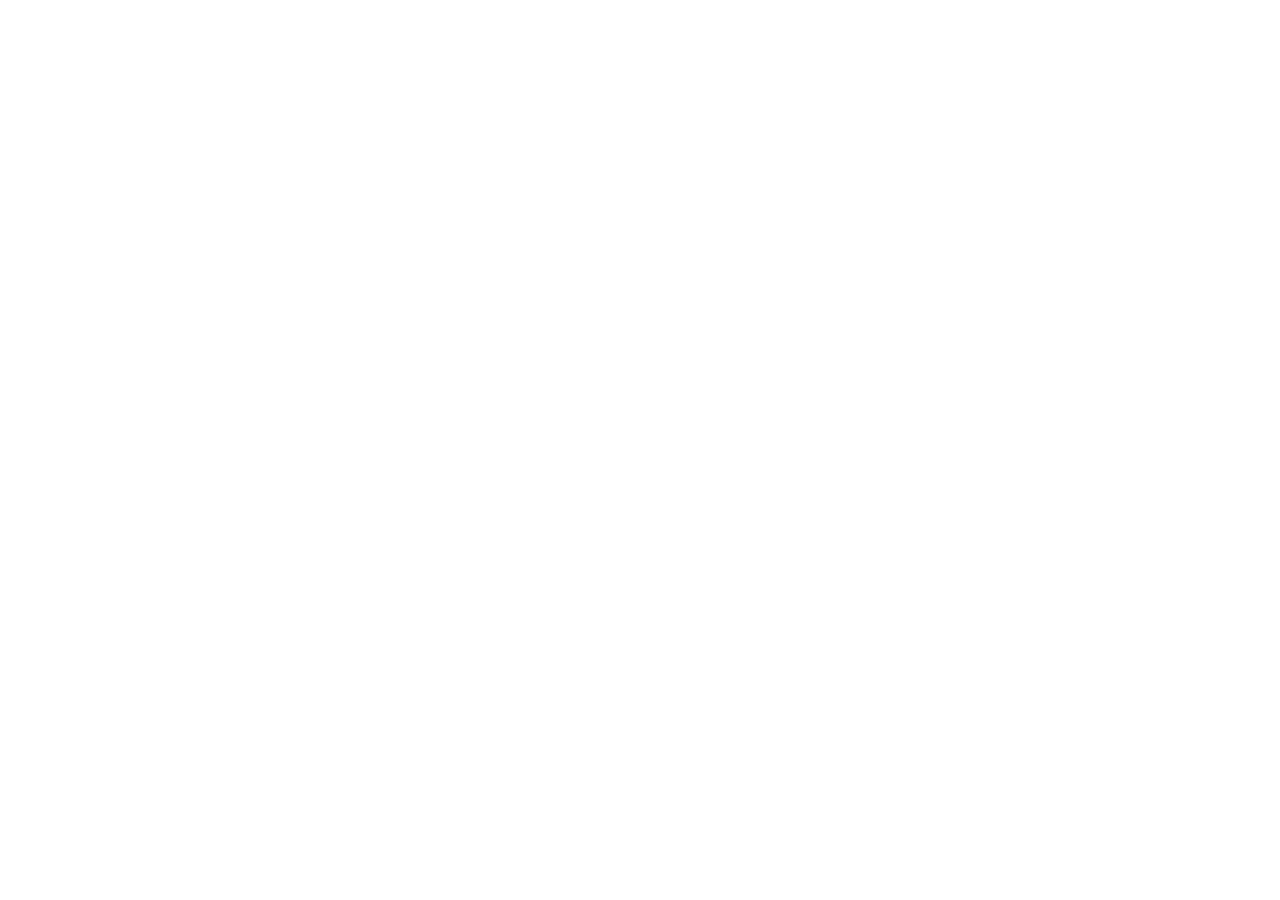
==== static/index.html @ 15c4eb1a "Cria EvoFit com perfis integrados, planos e acompanhamento persistente" ====
<!doctype html><html lang="pt-BR"><head><meta charset="utf-8"><meta name="viewport" content="width=device-width,initial-scale=1"><title>EvoFit · Sua evolução começa aqui</title><link rel="stylesheet" href="/style.css"></head><body><div id="app"></div><div id="toast" role="status" aria-live="polite"></div><script src="/app.js"></script></body></html>
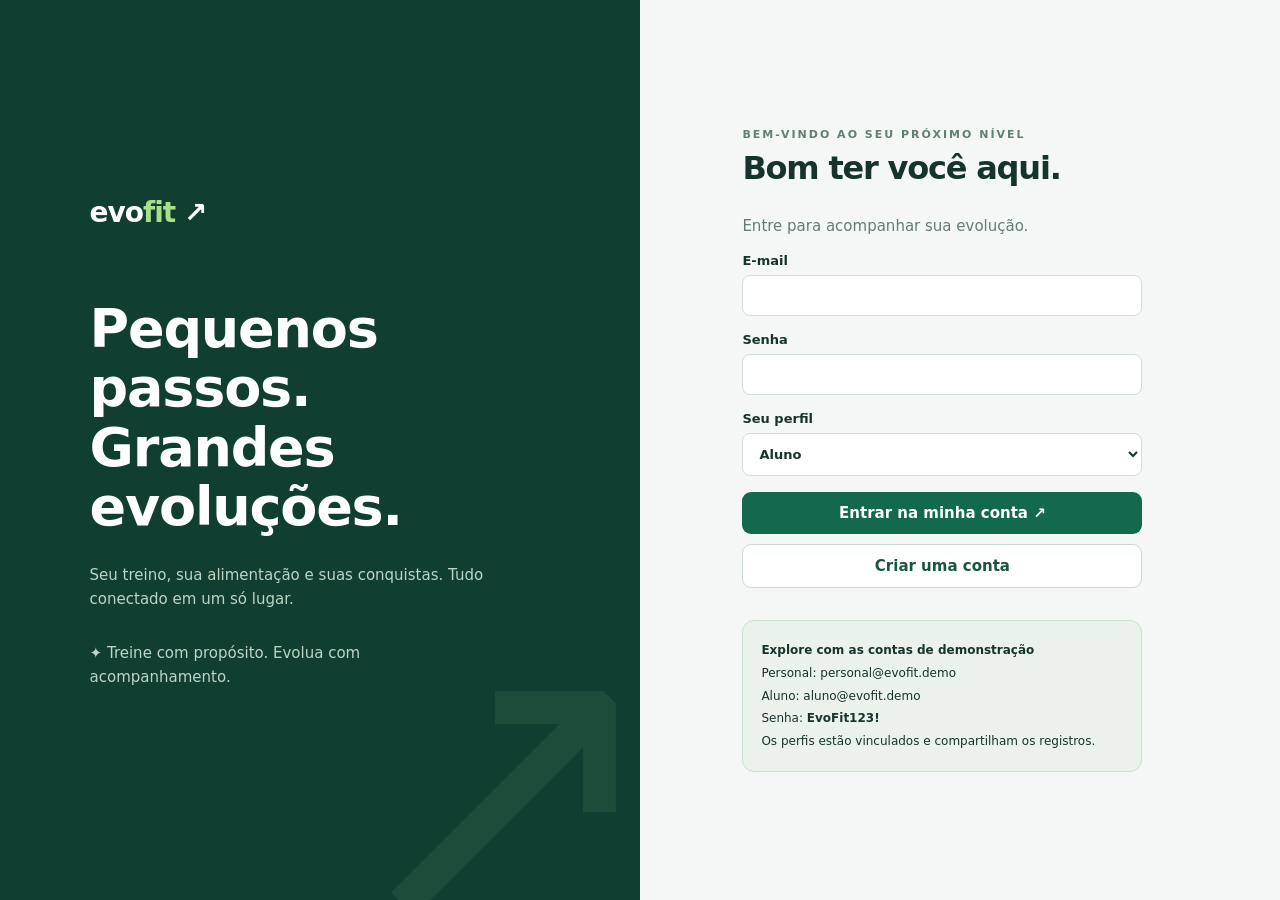
==== commit de3d982e: "Converte EvoFit para PHP e MySQL com migração e ferramentas Python" ====
--- a/static/index.html
+++ b/static/index.html
@@ -1 +1 @@
-<!doctype html><html lang="pt-BR"><head><meta charset="utf-8"><meta name="viewport" content="width=device-width,initial-scale=1"><title>EvoFit · Sua evolução começa aqui</title><link rel="stylesheet" href="/style.css"></head><body><div id="app"></div><div id="toast" role="status" aria-live="polite"></div><script src="/app.js"></script></body></html>
+<!doctype html><html lang="pt-BR"><head><meta charset="utf-8"><meta name="viewport" content="width=device-width,initial-scale=1"><title>EvoFit · Sua evolução começa aqui</title><link rel="stylesheet" href="style.css"></head><body><div id="app"></div><div id="toast" role="status" aria-live="polite"></div><script src="workouts.js"></script><script src="app.js"></script></body></html>
--- a/static/style.css
+++ b/static/style.css
@@ -0,0 +1,6 @@
+:root{font-family:Inter,system-ui,sans-serif;color:#17332d;background:#f4f7f5;font-size:15px}*{box-sizing:border-box}body{margin:0}button,input,select,textarea{font:inherit}button{cursor:pointer;border:0;border-radius:9px;background:#12694e;color:white;padding:12px 18px;font-weight:650}button:hover{filter:brightness(.94)}button:disabled{opacity:.55;cursor:wait}.secondary{background:#e5efe9;color:#18563e}.outline{background:white;color:#18563e;border:1px solid #cadbd2}h1{font-size:32px;letter-spacing:-1.2px;margin:8px 0 12px}h2{font-size:20px;margin:0 0 20px}h3{font-size:17px}p{line-height:1.6}small,.muted{color:#667c72}label{display:flex;flex-direction:column;gap:7px;font-size:13px;font-weight:600;margin-bottom:16px}input,select,textarea{width:100%;border:1px solid #d3ded7;border-radius:8px;background:white;padding:12px;color:#17332d}input:focus,textarea:focus,select:focus{outline:2px solid #84c5a8}textarea{min-height:80px}.auth{min-height:100vh;display:grid;grid-template-columns:1fr 1fr}.story{background:#103f32;color:white;padding:10vw 7vw;display:flex;flex-direction:column;justify-content:center;position:relative;overflow:hidden}.story:after{content:'↗';font-size:400px;position:absolute;right:-30px;bottom:-120px;color:#b4e6aa12}.brand{font-size:28px;font-weight:850;letter-spacing:-1px}.brand b{color:#a9df88}.story h1{font-size:54px;line-height:1.1;margin-top:70px;max-width:480px}.story p{color:#bbd5c6;max-width:400px}.eyebrow{font-size:11px;letter-spacing:2px;text-transform:uppercase;color:#62806e;font-weight:700}.authbox{padding:60px 8vw;display:flex;justify-content:center;flex-direction:column}.authbox form{max-width:400px}.authbox button{width:100%;margin-bottom:10px}.demo{padding:18px;border:1px solid #cce0d1;border-radius:12px;background:#eaf2eb;font-size:12px;line-height:1.9;max-width:400px;margin-top:22px}.shell{display:grid;grid-template-columns:230px 1fr;min-height:100vh}aside{background:#103f32;color:white;padding:32px 22px;display:flex;flex-direction:column;gap:40px}nav{display:flex;flex-direction:column;gap:9px}nav button{text-align:left;background:transparent;color:#bfd4ca}nav button.active{background:#285544;color:white}aside footer{margin-top:auto;font-size:12px;color:#bfd4ca}main{padding:35px 45px;max-width:1400px;width:100%}.top{display:flex;justify-content:space-between;gap:20px;align-items:center;border-bottom:1px solid #dce6df;padding-bottom:22px;margin-bottom:30px}.avatar{border-radius:50%;padding:12px;background:#d7e8da;font-weight:700}.hero{border-radius:16px;background:#e0eddd;padding:28px 32px;margin:24px 0;display:flex;justify-content:space-between;align-items:center}.hero p{margin-bottom:0}.stats{display:grid;grid-template-columns:repeat(3,1fr);gap:20px;margin:24px 0}.stat,.card{background:white;border:1px solid #e0e8e2;border-radius:13px;padding:24px}.stat strong{display:block;font-size:30px;margin-top:12px}.grid{display:grid;grid-template-columns:1fr 1fr;gap:22px}.card{margin-bottom:22px}.row{display:flex;gap:14px;align-items:center;justify-content:space-between}.tag{font-size:11px;background:#eaf4e8;color:#37692e;border-radius:20px;padding:6px 10px}.item{padding:18px 0;border-bottom:1px solid #edf1ed}.item:last-child{border-bottom:0}.formgrid{display:grid;grid-template-columns:1fr 1fr;gap:0 18px}.editor{background:#f5f8f5;border-radius:10px;padding:18px;margin:15px 0}.editor .formgrid{grid-template-columns:repeat(3,1fr)}.actions{display:flex;gap:10px;flex-wrap:wrap}.check{display:flex;flex-direction:row;align-items:center}.check input{width:20px;height:20px}.exercise{display:grid;grid-template-columns:1fr 130px;gap:16px;align-items:center;border-top:1px solid #e9efea;padding-top:16px;margin-top:16px}table{width:100%;border-collapse:collapse;font-size:13px}th,td{text-align:left;padding:13px;border-bottom:1px solid #e5ece6}.scroll{overflow:auto}svg{width:100%;height:170px}#toast{position:fixed;bottom:25px;right:25px;max-width:90%;background:#153e30;color:white;padding:16px 22px;border-radius:10px;display:none;z-index:9}.empty{padding:28px;background:#f2f7f1;border-radius:10px;color:#627b6c}.error{color:#ad2635}.chartcaption{display:flex;justify-content:space-between;color:#6c8074;font-size:12px}.hint{font-size:12px;color:#62796c}a{color:#22694d}@media(max-width:850px){.shell{grid-template-columns:1fr}aside{padding:18px;gap:18px}nav{flex-direction:row;overflow:auto}nav button{white-space:nowrap}aside footer{display:none}main{padding:22px}.auth{grid-template-columns:1fr}.story{padding:35px}.story h1{font-size:34px;margin-top:30px}.authbox{padding:35px}.grid{grid-template-columns:1fr}.stats{gap:8px}.stat{padding:15px}.stat strong{font-size:24px}.hero{padding:22px}.editor .formgrid{grid-template-columns:1fr 1fr}}@media(max-width:450px){.formgrid,.editor .formgrid{grid-template-columns:1fr}.stats{grid-template-columns:1fr}.top{align-items:start}.exercise{grid-template-columns:1fr}.card{padding:18px}.hero{display:block}.hero button{margin-top:15px}}
+.shell,main,aside,.grid>*,.card,.top>*,.row>*{min-width:0}aside nav{max-width:100%}.shell{width:100%}@media(max-width:450px){.row{flex-wrap:wrap}.top{gap:8px}.top .actions{gap:6px}.avatar{display:none}nav button{flex-shrink:0}.hero h2{line-height:1.4}}
+/* Cards de treino e detalhes dos exercícios */
+.workout-toolbar{margin:8px 0 28px}.workout-toolbar .hint{margin-top:12px}.workout-intro{margin-bottom:26px}.workout-grid{display:grid;grid-template-columns:repeat(3,minmax(0,1fr));gap:24px;margin:26px 0 40px}.workout-tile{min-width:0;display:flex;flex-direction:column}.workout-card{width:100%;height:100%;background:#fff;color:#17332d;border:2px solid #224c3a;border-radius:30px;padding:22px 22px 0;text-align:left;display:flex;flex-direction:column;gap:16px;box-shadow:0 5px 0 #163a2910;transition:transform .2s,box-shadow .2s,border-color .2s}.workout-card:hover{transform:translateY(-5px);border-color:#319164;box-shadow:0 12px 24px #163a2914;filter:none}.workout-card:focus-visible,summary:focus-visible,button:focus-visible{outline:3px solid #7fbfa2;outline-offset:4px}.workout-card-top{display:flex;align-items:center;justify-content:space-between;gap:8px}.workout-card-top .tag{font-size:10px}.workout-arrow{font-size:25px;font-weight:400}.workout-resume{font-size:11px;color:#32704a}.workout-card h2{text-align:center;font-size:18px;text-transform:uppercase;letter-spacing:.4px;line-height:1.4;margin:3px 0 0;overflow-wrap:anywhere}.workout-cover{background:#f2f6f3;border-radius:16px;overflow:hidden;width:100%;aspect-ratio:1.12}.workout-cover img{display:block;width:100%;height:100%;object-fit:contain}.workout-card-bottom{width:100%;display:flex;align-items:center;justify-content:space-between;gap:10px;border-top:1px solid #d8e4dc;padding:20px 0 22px;margin-top:auto;font-size:14px;letter-spacing:.4px}.workout-card-bottom>span{font-size:23px;line-height:1}.workout-edit{align-self:center;margin-top:12px;padding:8px 15px;font-size:12px}.workout-breadcrumb{display:flex;gap:16px;align-items:center;margin-bottom:25px;font-size:13px}.workout-heading{display:flex;justify-content:space-between;gap:24px;background:#e6f0e2;border:1px solid #d6e4d3;border-radius:20px;padding:28px;margin-bottom:26px;align-items:center}.workout-heading h2{font-size:28px;letter-spacing:-.5px;margin:10px 0}.workout-heading p{margin:0}.workout-progress{display:flex;flex-direction:column;gap:8px;flex-shrink:0;min-width:160px}.workout-progress>strong{font-size:30px}.workout-progress strong>span{font-size:19px;color:#5a7564}.workout-progress>span{font-size:12px;color:#486754}progress{width:100%;height:7px;border:0;border-radius:10px;background:#cadccb;accent-color:#25704d}progress::-webkit-progress-bar{background:#cadccb;border-radius:10px}progress::-webkit-progress-value{background:#25704d;border-radius:10px}.exercise-list{display:grid;gap:15px;margin-bottom:26px}.exercise-accordion{background:#fff;border:1px solid #dce6df;border-radius:16px;overflow:hidden}.exercise-accordion.is-complete{border-color:#96bfa1}.exercise-accordion summary{display:flex;align-items:center;gap:16px;padding:22px;cursor:pointer;list-style:none}.exercise-accordion summary::-webkit-details-marker{display:none}.exercise-accordion summary:hover{background:#f8faf7}.exercise-number{width:42px;height:42px;flex-shrink:0;display:grid;place-items:center;border-radius:12px;background:#f0f4ed;color:#57705c;font-size:15px;font-weight:700}.is-complete .exercise-number{background:#dcedd7;color:#21623c}.exercise-summary{display:flex;flex-direction:column;gap:7px;flex:1;min-width:0}.exercise-summary strong{font-size:17px;overflow-wrap:anywhere}.exercise-summary small{font-size:12px}.exercise-status{font-size:11px;color:#5e7a67;background:#f0f5ed;border-radius:20px;padding:7px 11px;white-space:nowrap}.is-complete .exercise-status{background:#e4f2df;color:#286238}.accordion-chevron{font-size:25px;color:#476f56;transition:transform .2s}.exercise-accordion[open] .accordion-chevron{transform:rotate(180deg)}.exercise-detail-body{display:grid;grid-template-columns:minmax(220px,.9fr) minmax(0,1.1fr);gap:30px;padding:8px 26px 28px}.exercise-figure{margin:0;display:flex;flex-direction:column;gap:12px}.exercise-figure img{width:100%;aspect-ratio:1.1;object-fit:contain;border-radius:14px;background:#f2f6f3}.exercise-figure figcaption{font-size:11px;color:#728474;line-height:1.5;text-align:center}.exercise-description{padding:8px 0;min-width:0}.exercise-description h3{font-size:22px;margin:10px 0 22px}.exercise-metrics{display:grid;grid-template-columns:repeat(3,1fr);background:#f3f7ef;border-radius:12px;padding:18px 8px;gap:8px}.exercise-metrics>div{display:flex;flex-direction:column;gap:8px;text-align:center;border-right:1px solid #dae5d7}.exercise-metrics>div:last-child{border:0}.exercise-metrics span{color:#71806f;font-size:11px}.exercise-metrics strong{font-size:23px}.exercise-metrics small{font-size:13px}.exercise-instructions{font-size:14px;color:#627563;line-height:1.7;margin:20px 0}.exercise-load>label{margin-bottom:10px}.load-stepper{display:flex;width:220px;max-width:100%;gap:8px}.load-stepper button{font-size:20px;padding:8px 14px;min-width:45px}.load-stepper button:disabled{cursor:default}.load-stepper input{text-align:center;font-size:20px;font-weight:700;min-width:0;appearance:textfield;-moz-appearance:textfield}.load-stepper input::-webkit-inner-spin-button{appearance:none}.load-stepper input:disabled{background:#edf3e9;color:#27563b;opacity:1}.trainer-load{font-size:24px;display:block}.exercise-completion{display:flex;gap:10px;flex-wrap:wrap;margin-top:20px}.exercise-completion button:disabled{background:#ddecda;color:#32633e;opacity:1;cursor:default}.workout-finish{margin-top:24px}.workout-finish .row p{font-size:13px;margin:0}.workout-finish .row button{flex-shrink:0}.workout-finish button:disabled{cursor:default}.workout-finish .hint{margin-bottom:0}.exercise-accordion summary:focus-visible{outline-offset:-4px}@media(max-width:1150px){.workout-grid{grid-template-columns:repeat(2,minmax(0,1fr))}.exercise-detail-body{gap:22px;padding:8px 20px 24px}}@media(max-width:650px){.workout-grid{grid-template-columns:1fr;max-width:420px;margin-left:auto;margin-right:auto;gap:25px}.workout-card{border-radius:26px}.workout-cover{aspect-ratio:1.35}.workout-heading{align-items:flex-start;flex-direction:column;padding:22px}.workout-progress{width:100%}.workout-progress>strong{font-size:26px}.workout-heading h2{font-size:24px}.workout-breadcrumb{flex-wrap:wrap}.exercise-detail-body{grid-template-columns:1fr;gap:18px;padding:0 18px 22px}.exercise-figure img{max-height:270px}.exercise-accordion summary{padding:17px 14px;gap:10px}.exercise-summary strong{font-size:15px}.exercise-number{width:34px;height:34px;font-size:13px}.exercise-status{font-size:10px;padding:6px 8px}.exercise-completion{flex-direction:column}.workout-finish .row{flex-direction:column;align-items:stretch;gap:16px}.workout-finish .row button{width:100%}}
+
+.load-label{display:block;font-size:13px;font-weight:600;margin-bottom:10px}
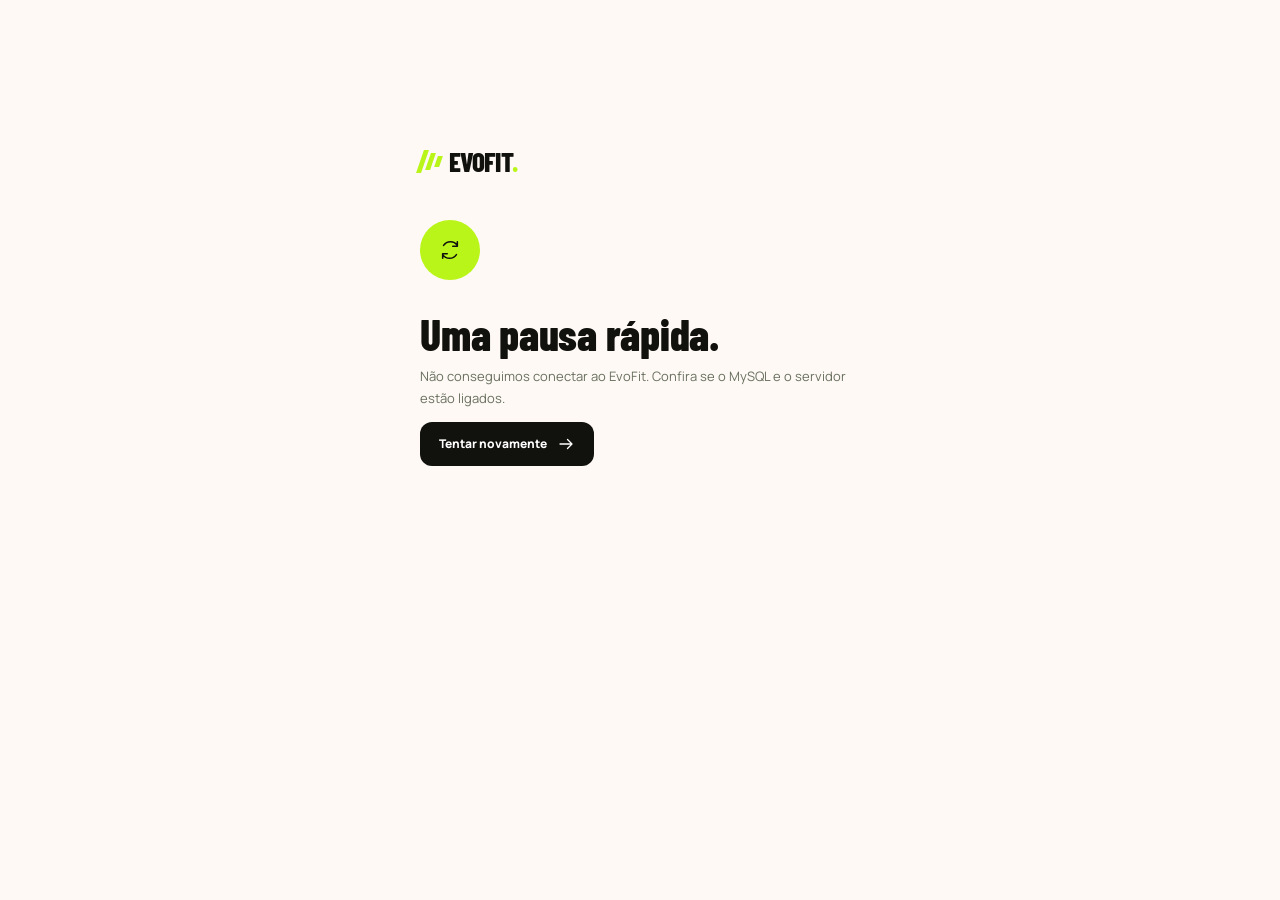
==== commit b1754845: "Redesenha EvoFit Focus com carrossel de treinos e ranking por equipe" ====
--- a/static/index.html
+++ b/static/index.html
@@ -1 +1,2 @@
-<!doctype html><html lang="pt-BR"><head><meta charset="utf-8"><meta name="viewport" content="width=device-width,initial-scale=1"><title>EvoFit · Sua evolução começa aqui</title><link rel="stylesheet" href="style.css"></head><body><div id="app"></div><div id="toast" role="status" aria-live="polite"></div><script src="workouts.js"></script><script src="app.js"></script></body></html>
+<!doctype html>
+<html lang="pt-BR"><head><meta charset="utf-8"><meta name="viewport" content="width=device-width,initial-scale=1"><meta name="theme-color" content="#11120E"><meta name="description" content="Seu treino. Seu time. Sua evolução. Treine com acompanhamento e coloque seu foco em movimento no EvoFit."><title>EvoFit · Seu foco em movimento</title><link rel="preload" href="fonts/barlow-condensed-extrabold.ttf" as="font" type="font/ttf" crossorigin><link rel="preload" href="fonts/manrope-variable.ttf" as="font" type="font/ttf" crossorigin><link rel="stylesheet" href="style.css"><link rel="stylesheet" href="workouts.css"></head><body><div id="app"></div><div id="toast" role="status" aria-live="polite"></div><script src="workouts.js"></script><script src="app.js"></script></body></html>
--- a/static/style.css
+++ b/static/style.css
@@ -1,6 +1,27 @@
-:root{font-family:Inter,system-ui,sans-serif;color:#17332d;background:#f4f7f5;font-size:15px}*{box-sizing:border-box}body{margin:0}button,input,select,textarea{font:inherit}button{cursor:pointer;border:0;border-radius:9px;background:#12694e;color:white;padding:12px 18px;font-weight:650}button:hover{filter:brightness(.94)}button:disabled{opacity:.55;cursor:wait}.secondary{background:#e5efe9;color:#18563e}.outline{background:white;color:#18563e;border:1px solid #cadbd2}h1{font-size:32px;letter-spacing:-1.2px;margin:8px 0 12px}h2{font-size:20px;margin:0 0 20px}h3{font-size:17px}p{line-height:1.6}small,.muted{color:#667c72}label{display:flex;flex-direction:column;gap:7px;font-size:13px;font-weight:600;margin-bottom:16px}input,select,textarea{width:100%;border:1px solid #d3ded7;border-radius:8px;background:white;padding:12px;color:#17332d}input:focus,textarea:focus,select:focus{outline:2px solid #84c5a8}textarea{min-height:80px}.auth{min-height:100vh;display:grid;grid-template-columns:1fr 1fr}.story{background:#103f32;color:white;padding:10vw 7vw;display:flex;flex-direction:column;justify-content:center;position:relative;overflow:hidden}.story:after{content:'↗';font-size:400px;position:absolute;right:-30px;bottom:-120px;color:#b4e6aa12}.brand{font-size:28px;font-weight:850;letter-spacing:-1px}.brand b{color:#a9df88}.story h1{font-size:54px;line-height:1.1;margin-top:70px;max-width:480px}.story p{color:#bbd5c6;max-width:400px}.eyebrow{font-size:11px;letter-spacing:2px;text-transform:uppercase;color:#62806e;font-weight:700}.authbox{padding:60px 8vw;display:flex;justify-content:center;flex-direction:column}.authbox form{max-width:400px}.authbox button{width:100%;margin-bottom:10px}.demo{padding:18px;border:1px solid #cce0d1;border-radius:12px;background:#eaf2eb;font-size:12px;line-height:1.9;max-width:400px;margin-top:22px}.shell{display:grid;grid-template-columns:230px 1fr;min-height:100vh}aside{background:#103f32;color:white;padding:32px 22px;display:flex;flex-direction:column;gap:40px}nav{display:flex;flex-direction:column;gap:9px}nav button{text-align:left;background:transparent;color:#bfd4ca}nav button.active{background:#285544;color:white}aside footer{margin-top:auto;font-size:12px;color:#bfd4ca}main{padding:35px 45px;max-width:1400px;width:100%}.top{display:flex;justify-content:space-between;gap:20px;align-items:center;border-bottom:1px solid #dce6df;padding-bottom:22px;margin-bottom:30px}.avatar{border-radius:50%;padding:12px;background:#d7e8da;font-weight:700}.hero{border-radius:16px;background:#e0eddd;padding:28px 32px;margin:24px 0;display:flex;justify-content:space-between;align-items:center}.hero p{margin-bottom:0}.stats{display:grid;grid-template-columns:repeat(3,1fr);gap:20px;margin:24px 0}.stat,.card{background:white;border:1px solid #e0e8e2;border-radius:13px;padding:24px}.stat strong{display:block;font-size:30px;margin-top:12px}.grid{display:grid;grid-template-columns:1fr 1fr;gap:22px}.card{margin-bottom:22px}.row{display:flex;gap:14px;align-items:center;justify-content:space-between}.tag{font-size:11px;background:#eaf4e8;color:#37692e;border-radius:20px;padding:6px 10px}.item{padding:18px 0;border-bottom:1px solid #edf1ed}.item:last-child{border-bottom:0}.formgrid{display:grid;grid-template-columns:1fr 1fr;gap:0 18px}.editor{background:#f5f8f5;border-radius:10px;padding:18px;margin:15px 0}.editor .formgrid{grid-template-columns:repeat(3,1fr)}.actions{display:flex;gap:10px;flex-wrap:wrap}.check{display:flex;flex-direction:row;align-items:center}.check input{width:20px;height:20px}.exercise{display:grid;grid-template-columns:1fr 130px;gap:16px;align-items:center;border-top:1px solid #e9efea;padding-top:16px;margin-top:16px}table{width:100%;border-collapse:collapse;font-size:13px}th,td{text-align:left;padding:13px;border-bottom:1px solid #e5ece6}.scroll{overflow:auto}svg{width:100%;height:170px}#toast{position:fixed;bottom:25px;right:25px;max-width:90%;background:#153e30;color:white;padding:16px 22px;border-radius:10px;display:none;z-index:9}.empty{padding:28px;background:#f2f7f1;border-radius:10px;color:#627b6c}.error{color:#ad2635}.chartcaption{display:flex;justify-content:space-between;color:#6c8074;font-size:12px}.hint{font-size:12px;color:#62796c}a{color:#22694d}@media(max-width:850px){.shell{grid-template-columns:1fr}aside{padding:18px;gap:18px}nav{flex-direction:row;overflow:auto}nav button{white-space:nowrap}aside footer{display:none}main{padding:22px}.auth{grid-template-columns:1fr}.story{padding:35px}.story h1{font-size:34px;margin-top:30px}.authbox{padding:35px}.grid{grid-template-columns:1fr}.stats{gap:8px}.stat{padding:15px}.stat strong{font-size:24px}.hero{padding:22px}.editor .formgrid{grid-template-columns:1fr 1fr}}@media(max-width:450px){.formgrid,.editor .formgrid{grid-template-columns:1fr}.stats{grid-template-columns:1fr}.top{align-items:start}.exercise{grid-template-columns:1fr}.card{padding:18px}.hero{display:block}.hero button{margin-top:15px}}
-.shell,main,aside,.grid>*,.card,.top>*,.row>*{min-width:0}aside nav{max-width:100%}.shell{width:100%}@media(max-width:450px){.row{flex-wrap:wrap}.top{gap:8px}.top .actions{gap:6px}.avatar{display:none}nav button{flex-shrink:0}.hero h2{line-height:1.4}}
-/* Cards de treino e detalhes dos exercícios */
-.workout-toolbar{margin:8px 0 28px}.workout-toolbar .hint{margin-top:12px}.workout-intro{margin-bottom:26px}.workout-grid{display:grid;grid-template-columns:repeat(3,minmax(0,1fr));gap:24px;margin:26px 0 40px}.workout-tile{min-width:0;display:flex;flex-direction:column}.workout-card{width:100%;height:100%;background:#fff;color:#17332d;border:2px solid #224c3a;border-radius:30px;padding:22px 22px 0;text-align:left;display:flex;flex-direction:column;gap:16px;box-shadow:0 5px 0 #163a2910;transition:transform .2s,box-shadow .2s,border-color .2s}.workout-card:hover{transform:translateY(-5px);border-color:#319164;box-shadow:0 12px 24px #163a2914;filter:none}.workout-card:focus-visible,summary:focus-visible,button:focus-visible{outline:3px solid #7fbfa2;outline-offset:4px}.workout-card-top{display:flex;align-items:center;justify-content:space-between;gap:8px}.workout-card-top .tag{font-size:10px}.workout-arrow{font-size:25px;font-weight:400}.workout-resume{font-size:11px;color:#32704a}.workout-card h2{text-align:center;font-size:18px;text-transform:uppercase;letter-spacing:.4px;line-height:1.4;margin:3px 0 0;overflow-wrap:anywhere}.workout-cover{background:#f2f6f3;border-radius:16px;overflow:hidden;width:100%;aspect-ratio:1.12}.workout-cover img{display:block;width:100%;height:100%;object-fit:contain}.workout-card-bottom{width:100%;display:flex;align-items:center;justify-content:space-between;gap:10px;border-top:1px solid #d8e4dc;padding:20px 0 22px;margin-top:auto;font-size:14px;letter-spacing:.4px}.workout-card-bottom>span{font-size:23px;line-height:1}.workout-edit{align-self:center;margin-top:12px;padding:8px 15px;font-size:12px}.workout-breadcrumb{display:flex;gap:16px;align-items:center;margin-bottom:25px;font-size:13px}.workout-heading{display:flex;justify-content:space-between;gap:24px;background:#e6f0e2;border:1px solid #d6e4d3;border-radius:20px;padding:28px;margin-bottom:26px;align-items:center}.workout-heading h2{font-size:28px;letter-spacing:-.5px;margin:10px 0}.workout-heading p{margin:0}.workout-progress{display:flex;flex-direction:column;gap:8px;flex-shrink:0;min-width:160px}.workout-progress>strong{font-size:30px}.workout-progress strong>span{font-size:19px;color:#5a7564}.workout-progress>span{font-size:12px;color:#486754}progress{width:100%;height:7px;border:0;border-radius:10px;background:#cadccb;accent-color:#25704d}progress::-webkit-progress-bar{background:#cadccb;border-radius:10px}progress::-webkit-progress-value{background:#25704d;border-radius:10px}.exercise-list{display:grid;gap:15px;margin-bottom:26px}.exercise-accordion{background:#fff;border:1px solid #dce6df;border-radius:16px;overflow:hidden}.exercise-accordion.is-complete{border-color:#96bfa1}.exercise-accordion summary{display:flex;align-items:center;gap:16px;padding:22px;cursor:pointer;list-style:none}.exercise-accordion summary::-webkit-details-marker{display:none}.exercise-accordion summary:hover{background:#f8faf7}.exercise-number{width:42px;height:42px;flex-shrink:0;display:grid;place-items:center;border-radius:12px;background:#f0f4ed;color:#57705c;font-size:15px;font-weight:700}.is-complete .exercise-number{background:#dcedd7;color:#21623c}.exercise-summary{display:flex;flex-direction:column;gap:7px;flex:1;min-width:0}.exercise-summary strong{font-size:17px;overflow-wrap:anywhere}.exercise-summary small{font-size:12px}.exercise-status{font-size:11px;color:#5e7a67;background:#f0f5ed;border-radius:20px;padding:7px 11px;white-space:nowrap}.is-complete .exercise-status{background:#e4f2df;color:#286238}.accordion-chevron{font-size:25px;color:#476f56;transition:transform .2s}.exercise-accordion[open] .accordion-chevron{transform:rotate(180deg)}.exercise-detail-body{display:grid;grid-template-columns:minmax(220px,.9fr) minmax(0,1.1fr);gap:30px;padding:8px 26px 28px}.exercise-figure{margin:0;display:flex;flex-direction:column;gap:12px}.exercise-figure img{width:100%;aspect-ratio:1.1;object-fit:contain;border-radius:14px;background:#f2f6f3}.exercise-figure figcaption{font-size:11px;color:#728474;line-height:1.5;text-align:center}.exercise-description{padding:8px 0;min-width:0}.exercise-description h3{font-size:22px;margin:10px 0 22px}.exercise-metrics{display:grid;grid-template-columns:repeat(3,1fr);background:#f3f7ef;border-radius:12px;padding:18px 8px;gap:8px}.exercise-metrics>div{display:flex;flex-direction:column;gap:8px;text-align:center;border-right:1px solid #dae5d7}.exercise-metrics>div:last-child{border:0}.exercise-metrics span{color:#71806f;font-size:11px}.exercise-metrics strong{font-size:23px}.exercise-metrics small{font-size:13px}.exercise-instructions{font-size:14px;color:#627563;line-height:1.7;margin:20px 0}.exercise-load>label{margin-bottom:10px}.load-stepper{display:flex;width:220px;max-width:100%;gap:8px}.load-stepper button{font-size:20px;padding:8px 14px;min-width:45px}.load-stepper button:disabled{cursor:default}.load-stepper input{text-align:center;font-size:20px;font-weight:700;min-width:0;appearance:textfield;-moz-appearance:textfield}.load-stepper input::-webkit-inner-spin-button{appearance:none}.load-stepper input:disabled{background:#edf3e9;color:#27563b;opacity:1}.trainer-load{font-size:24px;display:block}.exercise-completion{display:flex;gap:10px;flex-wrap:wrap;margin-top:20px}.exercise-completion button:disabled{background:#ddecda;color:#32633e;opacity:1;cursor:default}.workout-finish{margin-top:24px}.workout-finish .row p{font-size:13px;margin:0}.workout-finish .row button{flex-shrink:0}.workout-finish button:disabled{cursor:default}.workout-finish .hint{margin-bottom:0}.exercise-accordion summary:focus-visible{outline-offset:-4px}@media(max-width:1150px){.workout-grid{grid-template-columns:repeat(2,minmax(0,1fr))}.exercise-detail-body{gap:22px;padding:8px 20px 24px}}@media(max-width:650px){.workout-grid{grid-template-columns:1fr;max-width:420px;margin-left:auto;margin-right:auto;gap:25px}.workout-card{border-radius:26px}.workout-cover{aspect-ratio:1.35}.workout-heading{align-items:flex-start;flex-direction:column;padding:22px}.workout-progress{width:100%}.workout-progress>strong{font-size:26px}.workout-heading h2{font-size:24px}.workout-breadcrumb{flex-wrap:wrap}.exercise-detail-body{grid-template-columns:1fr;gap:18px;padding:0 18px 22px}.exercise-figure img{max-height:270px}.exercise-accordion summary{padding:17px 14px;gap:10px}.exercise-summary strong{font-size:15px}.exercise-number{width:34px;height:34px;font-size:13px}.exercise-status{font-size:10px;padding:6px 8px}.exercise-completion{flex-direction:column}.workout-finish .row{flex-direction:column;align-items:stretch;gap:16px}.workout-finish .row button{width:100%}}
-
-.load-label{display:block;font-size:13px;font-weight:600;margin-bottom:10px}
+@font-face{font-family:Manrope;src:url('fonts/manrope-variable.ttf') format('truetype');font-weight:200 800;font-display:swap}@font-face{font-family:'Barlow Condensed';src:url('fonts/barlow-condensed-bold.ttf') format('truetype');font-weight:700;font-display:swap}@font-face{font-family:'Barlow Condensed';src:url('fonts/barlow-condensed-extrabold.ttf') format('truetype');font-weight:800;font-display:swap}
+:root{--lime:#BAF51A;--lime-soft:#D4ED93;--ink:#11120E;--paper:#FEF9F5;--surface:#fff;--muted:#777b70;--line:#e5e6df;--radius:20px;--display:'Barlow Condensed','Arial Narrow',sans-serif;color:var(--ink);background:var(--paper);font:14px/1.5 Manrope,system-ui,sans-serif;font-synthesis:none;scroll-behavior:smooth}*{box-sizing:border-box}body{margin:0}button,input,select,textarea{font:inherit}button{border:0;background:var(--ink);color:#fff;min-height:44px;padding:12px 19px;border-radius:12px;font-size:12px;font-weight:800;display:inline-flex;align-items:center;justify-content:center;gap:10px;cursor:pointer;transition:background .2s,transform .2s,box-shadow .2s,color .2s}button:hover{transform:translateY(-2px);box-shadow:0 5px 15px #151b1014}button:active{transform:scale(.97)}button:disabled{opacity:.45;cursor:not-allowed;transform:none;box-shadow:none}button:focus-visible,summary:focus-visible,a:focus-visible{outline:3px solid #78a516;outline-offset:4px}button .icon{width:18px;height:18px}.icon{width:22px;height:22px;flex-shrink:0;vertical-align:middle}h1,h2,h3,p{margin-top:0}h1,h2{font-family:var(--display);font-weight:800}h1{font-size:44px;line-height:1;letter-spacing:-.25px;margin:8px 0 9px}h2{font-size:25px;line-height:1.05;letter-spacing:-.2px;margin-bottom:18px}h3{font-size:15px;line-height:1.4;margin-bottom:12px}p{line-height:1.7}small,.muted{color:var(--muted)}.muted{font-size:12px;margin-bottom:0}.eyebrow,.section-code{font-size:9px;letter-spacing:1.7px;font-weight:800;display:block;color:#777e6a}.section-code{letter-spacing:2px}.hint{font-size:11px;color:var(--muted);line-height:1.7;margin:14px 0 0}.outline{background:transparent;color:var(--ink);border:1px solid #d6d8cc}.outline:hover{background:#f0f1e8}.secondary{background:#eff2e5;color:var(--ink)}.lime-button{background:var(--lime);color:var(--ink)}.lime-button:hover{background:#c9ff30}.text-button{background:transparent;color:var(--ink);padding:8px 0;min-height:36px;font-size:11px;box-shadow:none!important}.text-button:hover{color:#5d780c;transform:translateX(2px)}.icon-button{background:#fff;color:var(--ink);border:1px solid var(--line);padding:10px;min-width:42px;min-height:42px}.circle-button{border-radius:50%;padding:12px;background:var(--lime);color:var(--ink);height:42px;width:42px}.row,.section-heading{display:flex;align-items:center;justify-content:space-between;gap:16px}.section-heading{margin-bottom:22px}.section-heading h2{margin:5px 0 0}.section-heading>.icon{color:#70786a}.actions{display:flex;gap:10px;flex-wrap:wrap}.card{padding:24px;border:1px solid var(--line);background:#fff;border-radius:var(--radius)}.tag,.status-pill,.you-pill{font-size:9px;font-weight:800;letter-spacing:.2px;background:#eef3df;border-radius:20px;color:#3f5120;padding:7px 10px;display:inline-flex;align-items:center;white-space:nowrap}.status-pill{background:#f0f3e6}.you-pill{background:var(--lime);color:#222d0b;font-size:8px;padding:4px 7px}.empty{background:#f4f5ef;padding:30px 22px;text-align:center;border:1px dashed #d6dacb;border-radius:14px;color:#737a66;font-size:12px;line-height:1.8}.empty>.icon{width:34px;height:34px;color:#718642;margin-bottom:12px}.empty p{margin:0}.error{color:#b32928;font-size:12px;min-height:16px}.brand{display:inline-flex;align-items:center;gap:8px;color:var(--ink)}.brand-mark{display:flex;gap:3px;transform:skew(-19deg);height:23px;align-items:stretch}.brand-mark i{display:block;background:var(--lime);width:5px}.brand-mark i:nth-child(2){height:17px;align-self:center}.brand-mark i:nth-child(3){height:11px;align-self:center}.brand-word{font-family:var(--display);font-size:27px;font-weight:800;letter-spacing:-.9px;line-height:1}.brand-word>span{color:var(--lime)}label{display:flex;flex-direction:column;gap:8px;margin-bottom:18px;font-size:11px;font-weight:800;color:#3f4435}input,select,textarea{width:100%;min-width:0;min-height:46px;border:1px solid #dfe2d5;border-radius:10px;background:#fcfcf8;padding:12px 14px;color:var(--ink);font-size:12px;transition:border .2s,box-shadow .2s}input:focus,select:focus,textarea:focus{outline:0;border-color:#829d3c;box-shadow:0 0 0 3px #baf51a26;background:white}input::placeholder,textarea::placeholder{color:#9b9e94;font-weight:400}textarea{resize:vertical;min-height:90px}.formgrid{display:grid;grid-template-columns:repeat(2,minmax(0,1fr));gap:0 18px}.boot{min-height:100dvh;display:flex;gap:25px;align-items:center;justify-content:center;flex-direction:column;background:var(--ink);color:white}.boot .brand{color:white}.boot p{font-size:12px;color:#9da491}.loader{width:28px;height:28px;border:2px solid #383e2a;border-top-color:var(--lime);border-radius:50%;animation:spin .7s linear infinite}.service-error{max-width:520px;margin:12vh auto;padding:40px}.service-error .brand{display:flex;margin-bottom:45px}.error-symbol{display:inline-flex;width:60px;height:60px;align-items:center;justify-content:center;background:var(--lime);border-radius:50%;margin-bottom:24px}.service-error p{color:var(--muted);font-size:13px}
+/* Entrada */
+.auth{min-height:100dvh;display:grid;grid-template-columns:1.08fr 1fr;background:#fff}.auth-story{position:relative;overflow:hidden;background:#10110f;min-height:850px;color:white;padding:46px;display:flex;flex-direction:column;justify-content:space-between}.auth-photo{position:absolute;inset:0;width:100%;height:100%;object-fit:cover;object-position:68% 50%;opacity:.82;animation:photo-breathe 18s ease-in-out infinite alternate}.auth-shade{position:absolute;inset:0;background:linear-gradient(180deg,#090c0860 0%,#0c100810 30%,#050804dc 90%)}.auth-brand{position:relative;color:white;z-index:1;gap:12px}.auth-brand .brand-word{font-size:35px}.auth-manifesto{position:relative;z-index:1;padding:180px 0 100px}.auth-manifesto .eyebrow{color:var(--lime);font-size:10px;letter-spacing:2.2px;margin-bottom:22px}.auth-manifesto h1{font-size:clamp(48px,5.8vw,94px);line-height:.96;letter-spacing:-.6px;margin-bottom:28px}.auth-manifesto em{color:var(--lime);font-style:italic}.auth-manifesto p{color:#c9cdbf;font-size:12px;line-height:1.8}.auth-stamp{margin-top:35px;font-size:10px;letter-spacing:1px;border-left:3px solid var(--lime);padding-left:12px}.auth-stamp span{color:var(--lime)}.auth-ticker{position:absolute;bottom:0;left:0;width:100%;background:var(--lime);padding:16px 0;color:var(--ink);overflow:hidden;white-space:nowrap;transform:rotate(-2deg) scale(1.03);transform-origin:left center}.auth-ticker span{display:block;width:max-content;font-family:var(--display);font-size:22px;font-weight:800;letter-spacing:1.5px;animation:ticker 22s linear infinite}.authbox{padding:65px 65px 25px;display:flex;flex-direction:column;justify-content:center;gap:40px;min-width:0}.auth-form-wrap{max-width:390px;margin:auto;width:100%}.auth-form-wrap h2{font-size:58px;line-height:.98;letter-spacing:-.3px;margin:18px 0}.auth-form-wrap>.muted{margin-bottom:30px;font-size:12px}.authbox label{font-size:11px;gap:9px;margin-bottom:18px}.authbox input,.authbox select{min-height:49px;background:#f8f9f3;border-radius:9px}.auth-submit{background:var(--lime);color:var(--ink);width:100%;justify-content:space-between;border-radius:10px;padding:16px 18px;font-size:13px}.auth-submit>.icon{width:23px;height:23px}.auth-toggle{width:100%;background:transparent;color:#6b715f;box-shadow:none!important;font-size:11px;padding:18px 0}.auth-toggle:hover{color:var(--ink)}.demo{border-top:1px solid var(--line);padding-top:20px;margin-top:12px;font-size:11px;color:#747b66}.demo summary{cursor:pointer;list-style:none;display:flex;justify-content:space-between;align-items:center;gap:15px;font-weight:700}.demo summary::-webkit-details-marker{display:none}.demo summary>.icon{width:16px;height:16px}.demo[open] summary>.icon{transform:rotate(45deg)}.demo p{line-height:2;margin:17px 0 6px}.demo p strong{display:inline-block;min-width:65px;color:#343d24}.demo div>span{font-size:10px}.auth-bottom{display:flex;justify-content:space-between;gap:10px;color:#929887;font-size:8px;font-weight:800;letter-spacing:.7px;max-width:390px;width:100%;margin:30px auto 0}.auth-mobile-brand{display:none}
+/* Estrutura do clube */
+.shell{display:grid;grid-template-columns:116px minmax(0,1fr);min-height:100dvh}.sidebar{background:var(--ink);color:#d3d8ca;padding:35px 16px 24px;display:flex;flex-direction:column;position:sticky;top:0;height:100dvh;z-index:5;min-width:0}.brand-button{background:transparent;padding:0;color:#fff;gap:5px;justify-content:center;min-height:35px;box-shadow:none!important}.brand-button .brand-word{font-size:24px}.brand-button .brand-mark{height:19px;gap:2px}.brand-button .brand-mark i{width:4px}.sidebar-kicker{font-size:6px;text-align:center;letter-spacing:2.4px;color:#828c6d;font-weight:800;margin-top:9px}.sidebar nav{display:flex;flex-direction:column;gap:12px;margin-top:55px}.nav-item{background:transparent;color:#8c9380;flex-direction:column;gap:8px;padding:14px 4px;font-size:9px;border-radius:15px;position:relative;box-shadow:none!important;min-height:70px}.nav-item>.icon{width:24px;height:24px}.nav-item.active{color:#192009;background:var(--lime)}.nav-item:not(.active):hover{background:#22281a;color:white}.nav-active-dot{position:absolute;width:3px;height:3px;background:#253309;border-radius:50%;bottom:6px}.sidebar-bottom{margin-top:auto;padding-top:35px}.club-emblem{font-family:var(--display);font-size:44px;font-weight:800;font-style:italic;text-align:center;color:#29311e;line-height:1}.club-emblem span{display:block;font:6px Manrope,sans-serif;letter-spacing:2px;margin-top:9px;color:#627048}.logout{width:100%;padding-top:28px;min-height:85px;font-size:8px}.logout>.icon{height:19px;width:19px}main{padding:0 34px;min-width:0;width:100%;max-width:1600px;margin:0 auto}.top{display:flex;align-items:center;justify-content:space-between;gap:15px;min-height:96px;border-bottom:1px solid var(--line);margin-bottom:30px}.top-wordmark{font-size:8px;font-weight:800;letter-spacing:1.7px;display:flex;align-items:center;gap:9px}.top-live-dot{height:6px;width:6px;background:#91bd0c;box-shadow:0 0 0 4px #bcdb6530;border-radius:50%}.top-right{display:flex;align-items:center;gap:24px}.top-date{font-size:10px;text-transform:uppercase;color:#7c8171;letter-spacing:.5px}.user-chip{display:flex;align-items:center;gap:10px}.avatar{display:inline-flex;align-items:center;justify-content:center;height:39px;width:39px;flex-shrink:0;background:#e7eccf;color:#394d12;border:1px solid #d9e2b7;border-radius:50%;font-size:11px;font-weight:800}.user-chip strong{font-size:10px;display:block}.user-chip small{font-size:8px;display:block;margin-top:2px;color:#8c9283}.mobile-logout{display:none}.page-heading{display:flex;gap:18px;align-items:center;justify-content:space-between;margin-bottom:27px}.page-heading h1{text-transform:uppercase}.period-control{display:inline-flex;background:#eaece3;padding:4px;gap:3px;flex-shrink:0;border-radius:11px}.period-control button{background:transparent;color:#7b806e;min-height:31px;padding:7px 12px;font-size:9px;border-radius:8px;white-space:nowrap;box-shadow:none!important;transform:none!important}.period-control button.active{background:var(--ink);color:#fff}.athlete-select{margin:0;font-size:8px;letter-spacing:1px;min-width:170px}.athlete-select select{font-size:10px;background:white;min-height:39px;padding:8px 12px;letter-spacing:0}.trainer-context{display:flex;align-items:center;justify-content:space-between;margin:-5px 0 24px}.trainer-context>span{font-size:11px;color:#747b66;display:flex;align-items:center;gap:7px}.trainer-context>.icon{width:16px}.view{animation:enter-view .42s cubic-bezier(.16,1,.3,1) both}.page-footer{display:flex;justify-content:space-between;gap:20px;padding:25px 0 22px;margin-top:10px;border-top:1px solid var(--line);font-size:7px;letter-spacing:1px;font-weight:700;color:#919885}
+/* Visão geral */
+.dashboard-layout{display:grid;grid-template-columns:minmax(0,1fr) 280px;gap:22px}.dashboard-main,.dashboard-rail{min-width:0}.dashboard-main{display:flex;flex-direction:column;gap:20px}.dashboard-rail{display:flex;flex-direction:column;gap:20px}.focus-hero{height:290px;min-height:290px;position:relative;border-radius:20px;overflow:hidden;background:#11140e;color:white}.focus-hero>img{position:absolute;inset:0;width:100%;height:100%;object-fit:cover;object-position:70% 48%;transition:transform 1s cubic-bezier(.16,1,.3,1)}.focus-hero:hover>img{transform:scale(1.045)}.focus-hero-copy{position:relative;padding:27px 30px;z-index:1;width:max-content;max-width:70%}.hero-chip{font-size:7px;font-weight:800;letter-spacing:1.3px;color:#c4cdb2;display:flex;align-items:center;gap:6px}.hero-chip>.icon{width:13px;height:13px;color:var(--lime)}.focus-hero h2{font-size:75px;line-height:.82;letter-spacing:-.7px;margin:17px 0 13px}.focus-hero h2 em{font-style:italic;color:var(--lime)}.focus-hero p{font-size:9px;color:#c4cabd;margin:0 0 17px}.focus-hero .lime-button{border-radius:8px;font-size:8px;letter-spacing:.6px;padding:10px 13px;min-height:35px}.hero-edition{position:absolute;right:17px;bottom:18px;font-size:6px;letter-spacing:1px;color:#c1cbb4;line-height:1.6}.stats{display:grid;grid-template-columns:repeat(4,minmax(0,1fr));gap:12px}.stat{background:white;border:1px solid var(--line);border-radius:14px;padding:15px;min-width:0;position:relative;overflow:hidden}.stat-lime{background:var(--lime);border-color:var(--lime)}.stat-top{display:flex;justify-content:space-between;align-items:flex-start;gap:6px}.stat-top>span:first-child{font-size:8px;font-weight:700;color:#6b725e;max-width:90px;line-height:1.5}.stat-lime .stat-top>span:first-child{color:#3e5514}.stat-icon{display:flex;align-items:center;justify-content:center;background:#f0f3e6;color:#536833;border-radius:8px;height:26px;width:26px;flex-shrink:0}.stat-icon>.icon{width:15px;height:15px}.stat-lime .stat-icon{background:#ffffff4d;color:#314807}.stat>strong{display:flex;align-items:baseline;gap:6px;font:800 36px/.95 var(--display);letter-spacing:-.4px;margin:16px 0 8px}.stat>strong>small{font:500 8px Manrope,sans-serif;letter-spacing:0;color:#70765f}.stat-note{font-size:6px;font-weight:600;color:#929986;display:block}.stat-lime .stat-note{color:#587222}.dashboard-charts{display:grid;grid-template-columns:minmax(0,1.65fr) minmax(0,1fr);gap:18px}.dashboard-charts .card{padding:20px}.chart-legend{display:flex;align-items:center;gap:6px;font-size:7px;color:#7b8470;white-space:nowrap}.chart-legend i{width:6px;height:6px;background:var(--lime);border:1px solid #8aa925;border-radius:50%}.activity-card .section-heading{gap:10px;align-items:flex-start;margin-bottom:20px}.activity-card h2,.current-workout h2{font-size:23px}.activity-plot svg{width:100%;height:auto;display:block;overflow:visible}.chart-axis{font-family:Manrope,sans-serif;font-size:9px;fill:#8d9382}.chart-bottom{display:flex;justify-content:space-between;gap:8px;font-size:8px;border-top:1px solid #edf0e6;padding-top:14px;margin-top:10px;color:#8c9480}.chart-bottom strong{font-size:8px;color:#57644a}.current-workout{text-align:center}.current-workout .section-heading{text-align:left;margin-bottom:14px}.current-workout .section-heading .icon{width:17px}.progress-ring{width:116px;height:116px;border-radius:50%;margin:14px auto 18px;background:conic-gradient(var(--lime) var(--progress),#edf0e5 0);padding:8px;position:relative}.progress-ring>div{width:100%;height:100%;background:#fff;border-radius:50%;display:flex;justify-content:center;flex-direction:column;gap:2px}.progress-ring strong{font:800 40px/1 var(--display);letter-spacing:-.7px}.progress-ring small{font-size:18px}.progress-ring span{font-size:7px;letter-spacing:.5px;color:#899278}.current-workout h3{font-size:10px;margin:0 0 5px}.current-workout>.muted{font-size:8px}.current-workout button{font-size:8px;min-height:33px;margin-top:15px;padding:8px 13px;background:var(--lime);color:#253109;border-radius:8px}.current-workout button>.icon{width:13px;height:13px}.recent-card{padding:22px}.recent-card .section-heading{margin-bottom:12px}.recent-row{display:flex;align-items:center;gap:11px;padding:15px 0;border-top:1px solid #edf0e6}.recent-icon{width:31px;height:31px;border-radius:10px;display:flex;align-items:center;justify-content:center;background:#eff6dd;color:#5c7926;flex-shrink:0}.recent-icon>.icon{width:15px;height:15px}.recent-row>div{min-width:0;flex:1}.recent-row strong{display:block;font-size:10px;overflow-wrap:anywhere}.recent-row>div>span{font-size:8px;color:#929b83;display:block;margin-top:3px}.recent-row time{font-size:8px;color:#828b75}.recent-row .status-pill{font-size:7px;padding:5px 8px}
+/* Equipe e calendário */
+.team-card{background:#171a12;color:#fff;border:1px solid #171a12;padding:24px 20px;border-radius:20px;position:relative;overflow:hidden}.team-card:after{content:'';position:absolute;height:160px;width:160px;top:-55px;right:-70px;border:1px solid #baf51a18;border-radius:50%;pointer-events:none}.team-card-label{font-size:7px;letter-spacing:1.4px;font-weight:700;color:#a6b28e;display:flex;gap:7px;align-items:center;margin-bottom:19px}.team-card-label>.icon{height:15px;width:15px;color:var(--lime)}.team-card h2{font-size:29px;line-height:1.02;text-transform:uppercase;letter-spacing:-.25px;margin:0 0 11px;max-width:230px;overflow-wrap:anywhere}.team-card>p{font-size:8px;color:#8b957a;line-height:1.7;margin-bottom:20px}.mini-ranking-row{display:flex;align-items:center;gap:8px;padding:12px 0;border-top:1px solid #333c27;min-width:0}.mini-place{font-family:var(--display);font-weight:700;font-size:15px;color:#768761;width:16px;flex-shrink:0}.rank-avatar{width:30px;height:30px;border-radius:50%;font-size:9px;font-weight:800;background:#e5eccf;color:#405824;display:inline-flex;align-items:center;justify-content:center;flex-shrink:0}.mini-ranking-row .rank-avatar{background:#333f26;color:#c1d59c}.mini-ranking-row>strong{font-size:9px;line-height:1.4;min-width:0;flex:1;overflow-wrap:anywhere}.mini-ranking-row strong>small{display:block;font-size:5px;letter-spacing:1px;margin-top:3px;color:var(--lime)}.rank-score{font:800 24px/1 var(--display);text-align:right;flex-shrink:0;color:var(--lime)}.rank-score small{display:block;font:400 6px/1.5 Manrope,sans-serif;margin-top:3px;color:#7e8a6e}.mini-ranking-row.is-me{position:relative}.mini-ranking-row.is-me .rank-avatar{background:var(--lime);color:#23320d}.team-card-footer{display:flex;justify-content:space-between;align-items:center;margin-top:13px;padding-top:17px;border-top:1px solid #333c27}.team-card-footer>span{font-size:6px;letter-spacing:1.3px;color:#778b60}.team-card-footer .circle-button{width:33px;height:33px;min-height:33px;padding:8px}.team-zero{font-size:10px;color:#a0af8d;padding:20px 0}.attendance-card{padding:22px 18px}.attendance-card .section-heading{margin-bottom:18px}.attendance-card h2{font-size:24px}.attendance-card .icon{height:18px;width:18px}.calendar-title{text-transform:capitalize;font-size:9px;font-weight:800;color:#646f55;margin:5px 0 14px}.calendar-grid{display:grid;grid-template-columns:repeat(7,minmax(0,1fr));gap:7px 3px;align-items:center;justify-items:center}.calendar-weekday{font-size:7px;color:#a0a790;padding-bottom:4px}.calendar-day{height:25px;width:25px;font-size:8px;color:#777f6c;display:flex;align-items:center;justify-content:center;border-radius:50%;font-weight:600}.calendar-day.has-training{background:var(--lime);color:#253708}.calendar-day.today{outline:1px solid #454f32;outline-offset:1px;font-weight:800}.calendar-key{display:flex;gap:7px;align-items:center;font-size:6px;color:#8c987a;margin-top:20px}.calendar-key i{display:block;height:5px;width:5px;background:var(--lime);border:1px solid #98bb3c;border-radius:50%}.club-note{background:var(--lime-soft);padding:22px;border-radius:18px;display:grid;grid-template-columns:34px minmax(0,1fr);gap:13px}.club-note-icon{background:#e7f6bb;border-radius:50%;height:33px;width:33px;display:grid;place-items:center}.club-note-icon>.icon{height:21px;width:21px}.club-note p{font:700 18px/1.2 var(--display);margin:0}.club-note p strong{font-weight:800}.club-note>span:last-child{grid-column:1/-1;font-size:8px;color:#667d32;line-height:1.6}
+/* Ranking por equipe */
+.ranking-arena{border:1px solid #e0e4d5;border-radius:24px;background:#eff2e6;overflow:hidden;margin-bottom:24px}.ranking-arena-top{padding:30px 34px;display:flex;align-items:flex-start;justify-content:space-between;gap:20px}.ranking-arena-top h2{font-size:48px;text-transform:uppercase;line-height:1;max-width:750px;margin:10px 0 12px}.ranking-arena-top p{font-size:11px;color:#7b8667;margin:0}.ranking-period{background:#e0e6d2}.ranking-arena-body{padding:10px 40px 24px;background-image:linear-gradient(#e2e7d866 1px,transparent 1px),linear-gradient(90deg,#e2e7d866 1px,transparent 1px);background-size:40px 40px}.podium{display:grid;grid-template-columns:repeat(3,minmax(0,1fr));gap:18px;max-width:760px;margin:5px auto 0;align-items:end;min-height:300px}.podium-athlete{min-width:0;text-align:center}.podium-person{display:flex;align-items:center;flex-direction:column;gap:8px;padding-bottom:20px}.podium-avatar{width:64px;height:64px;border-radius:50%;display:grid;place-items:center;background:#d7dec8;color:#485f2b;font-size:20px;letter-spacing:-1px;font-weight:800;border:4px solid #fff;box-shadow:0 4px 14px #26330f0d;position:relative}.podium-rank-1 .podium-avatar{background:var(--lime);border-color:#fff}.podium-avatar i{position:absolute;top:-14px;right:-4px;background:#171f0d;color:var(--lime);width:27px;height:27px;display:grid;place-items:center;border-radius:50%}.podium-avatar i>.icon{width:15px;height:15px}.podium-person>strong{font-size:11px;max-width:200px;overflow-wrap:anywhere}.podium-person>small{font-size:8px;color:#8c9779}.podium-step{height:120px;border-radius:14px 14px 0 0;background:#d7dfc7;display:flex;flex-direction:column;gap:4px;align-items:center;justify-content:center;position:relative;overflow:hidden;box-shadow:inset 0 7px #f4f9e34d}.podium-step:after{content:'';position:absolute;right:-15px;bottom:-40px;border:1px solid #4a5a2814;width:150px;height:150px;border-radius:50%}.podium-step>span{font:800 62px/.9 var(--display);color:#5d7040}.podium-step>.icon{width:20px;height:20px;color:#5d7040}.podium-rank-1 .podium-step{height:160px;background:var(--lime);box-shadow:inset 0 7px #e4ff9e66}.podium-rank-1 .podium-step>span{font-size:82px;color:#294004}.podium-rank-1 .podium-step>.icon{color:#3f590d}.podium-rank-3 .podium-step{height:95px;background:#e0e4d8}.podium-single{grid-template-columns:minmax(0,230px);justify-content:center}.ranking-explainer{display:flex;justify-content:center;gap:20px;flex-wrap:wrap;font-size:9px;color:#8b967c;padding-top:22px}.ranking-explainer>span:first-child{display:flex;gap:6px;align-items:center}.ranking-explainer .icon{width:12px;height:12px}.ranking-first{grid-column:1/-1;max-width:380px;margin:20px auto 45px;text-align:center}.ranking-first>.icon{width:55px;height:55px;color:#718d3e;margin-bottom:25px}.ranking-first h3{font:800 40px/1 var(--display);margin-bottom:12px}.ranking-first p{font-size:11px;color:#7c8969}.ranking-table-card{padding:28px}.ranking-table-header,.ranking-table-row{display:grid;grid-template-columns:80px minmax(0,1fr) 140px;gap:12px;align-items:center;padding:16px 18px}.ranking-table-header{color:#8f9881;font-size:8px;font-weight:800;letter-spacing:1px;border-top:1px solid #edf0e6}.ranking-table-header>span:last-child{text-align:right}.ranking-table-row{border-top:1px solid #edf0e6;min-height:75px}.ranking-table-row.is-me{background:#f2f8df;border-radius:12px;border-top-color:transparent}.ranking-position{font:800 28px/1 var(--display);color:#9fa991}.ranking-person{display:flex;align-items:center;gap:14px;min-width:0}.ranking-person>strong{font-size:12px;overflow-wrap:anywhere}.ranking-person>.rank-avatar{width:38px;height:38px}.ranking-total{text-align:right;font:800 29px/1 var(--display)}.ranking-total small{font:400 9px Manrope,sans-serif;color:#8c977d}.ranking-unlinked{max-width:700px;margin:auto}.ranking-unlinked button{margin-top:20px}
+/* Atletas, edição e histórico */
+.athletes-layout{display:grid;grid-template-columns:minmax(0,1.45fr) minmax(0,1fr);gap:24px;align-items:start}.athletes-layout form>h2{font-size:34px;margin:10px 0 25px}.athletes-layout form>button{width:100%;background:var(--lime);color:var(--ink)}.athlete-row{display:flex;align-items:center;gap:13px;border-top:1px solid var(--line);padding:20px 0;min-width:0}.athlete-row>.avatar{width:40px;height:40px}.athlete-row>div{flex:1;min-width:0}.athlete-row strong{font-size:12px}.athlete-row p{font-size:10px;color:#7c886c;margin:5px 0}.athlete-row small{font-size:9px;color:#9aa48d;overflow-wrap:anywhere}.athlete-count{font-size:8px;color:#97a283;white-space:nowrap}.athlete-count>strong{display:block;font:800 30px/1 var(--display);color:#516b29}.athlete-row>.icon-button{height:37px;min-height:37px;min-width:37px;padding:8px}.plan-editor{max-width:920px;margin:0 auto 30px}.plan-editor>.section-heading{margin-bottom:30px}.plan-editor h2{font-size:33px}.editor{background:#f5f7ed;border:1px solid #e4e8d8;border-radius:15px;padding:22px;margin:22px 0}.editor>.row{margin-bottom:20px}.editor h3{font-family:var(--display);font-size:22px;font-weight:800;margin:0}.editor h3>span{color:#859c5a;margin-right:7px}.editor .remove-item{font-size:9px;color:#9a7969;min-height:30px}.remove-item .icon{width:13px;height:13px}.editor .formgrid{grid-template-columns:repeat(4,minmax(0,1fr));gap:14px}.editor label{font-size:10px}.plan-editor>.actions>button:not(.outline):not(.secondary){background:var(--lime);color:var(--ink)}.history-summary{display:flex;align-items:center;gap:20px;background:var(--ink);color:#fff;padding:25px 30px;border-radius:20px;margin-bottom:25px}.history-summary>span{background:#28351b;color:var(--lime);width:57px;height:57px;display:grid;place-items:center;border-radius:50%}.history-summary strong{font:800 48px/.9 var(--display);color:var(--lime)}.history-summary p{font-size:10px;color:#a2af90;margin:8px 0 0}.history-list{display:grid;gap:14px}.history-entry{background:#fff;border:1px solid var(--line);border-radius:16px;overflow:hidden}.history-entry summary{display:flex;align-items:center;gap:15px;list-style:none;cursor:pointer;padding:22px}.history-entry summary::-webkit-details-marker{display:none}.history-check{height:38px;width:38px;display:grid;place-items:center;background:#eef6da;border-radius:11px;color:#6b8d2a;flex-shrink:0}.history-check .icon{height:19px;width:19px}.history-entry summary>span:nth-child(2){flex:1;min-width:0}.history-entry summary strong{font-size:13px;display:block;overflow-wrap:anywhere}.history-entry summary small{display:block;font-size:9px;color:#969f87;margin-top:6px}.history-entry summary>.status-pill{font-size:8px}.history-arrow{width:17px;color:#7e8d68;transform:rotate(90deg)}.history-entry[open] .history-arrow{transform:rotate(-90deg)}.history-body{padding:0 25px 22px 75px}.history-body>div{display:flex;align-items:center;gap:15px;border-top:1px solid #edf0e6;padding:13px 0;font-size:11px}.history-body>div>span{flex:1}.history-body>div>strong{font-family:var(--display);font-weight:700;font-size:23px}.history-body strong>small{font-family:Manrope,sans-serif;font-size:10px;font-weight:400;color:#8c9877}.history-body>div>.icon{color:#738a4f;width:14px;height:14px}.history-notes{font-size:11px;line-height:1.7;color:#8b977b;background:#f5f8ed;border-radius:8px;padding:14px;margin:10px 0 0}.load-history{margin-top:25px}.load-history-grid{display:grid;grid-template-columns:repeat(2,minmax(0,1fr));gap:30px}.load-history-grid article{min-width:0;padding-top:16px;border-top:1px solid var(--line)}.load-history-grid h3{font-size:11px;margin:0}.load-history-grid article .row>span{font:800 25px var(--display);color:#708e30}.load-bars{height:135px;display:flex;align-items:flex-end;gap:8px;padding-top:25px;overflow-x:auto;margin-top:10px}.load-bars>div{display:flex;flex-direction:column;justify-content:flex-end;align-items:center;gap:4px;height:100%;flex:1;min-width:26px;font-size:9px;color:#879570}.load-bars>div>i{display:block;width:100%;max-width:38px;min-height:4px;height:var(--bar-height);background:var(--lime);border-radius:5px 5px 0 0;transition:height .4s}.load-bars>div>small{font-size:6px;color:#9aa68c}.load-bars>div>span{font-family:var(--display);font-size:16px;font-weight:700;line-height:1}.load-bars>div>i:last-child{background:#a4cc46}
+/* Movimento funcional */
+#toast{position:fixed;bottom:26px;right:26px;z-index:40;max-width:min(420px,calc(100vw - 32px));padding:15px 20px;border-radius:13px;background:var(--ink);color:#e8eddd;box-shadow:0 12px 40px #10180b26;display:flex;align-items:center;gap:12px;font-size:11px;line-height:1.6;opacity:0;transform:translateY(18px);pointer-events:none;transition:opacity .2s,transform .3s}#toast.visible{opacity:1;transform:translateY(0)}#toast>.icon{width:20px;height:20px;color:var(--lime)}.celebration{position:fixed;left:50%;bottom:25%;z-index:45;width:1px;height:1px;pointer-events:none}.celebration i{position:absolute;width:8px;height:14px;background:var(--lime);animation:confetti 1.2s cubic-bezier(.16,1,.3,1) var(--delay) both}.celebration i:nth-child(3n){background:#284a0a;width:6px}.celebration i:nth-child(2n){background:var(--lime-soft);border-radius:50%}@keyframes confetti{0%{opacity:0;transform:translate(0,0) rotate(0)}15%{opacity:1}100%{opacity:0;transform:translate(var(--x),var(--y)) rotate(var(--spin))}}@keyframes enter-view{from{opacity:0;transform:translateY(12px)}to{opacity:1;transform:translateY(0)}}@keyframes spin{to{transform:rotate(360deg)}}@keyframes ticker{to{transform:translateX(-50%)}}@keyframes photo-breathe{to{transform:scale(1.045)}}
+@media(min-width:1600px){.dashboard-layout{grid-template-columns:minmax(0,1fr) 300px}.focus-hero{height:320px}.focus-hero-copy{padding:32px}.focus-hero h2{font-size:86px}.stat>strong{font-size:42px}.stat-top>span:first-child{font-size:10px}.stat-note{font-size:8px}.hero-chip{font-size:9px}.focus-hero p{font-size:11px}.focus-hero .lime-button{font-size:10px}.team-card h2{font-size:33px}}
+@media(max-width:1200px){main{padding:0 24px}.dashboard-layout{grid-template-columns:minmax(0,1fr) 250px;gap:18px}.dashboard-charts{grid-template-columns:1fr}.current-workout{display:grid;grid-template-columns:116px minmax(0,1fr);gap:8px 20px;text-align:left;align-items:center}.current-workout .section-heading{grid-column:1/-1}.current-workout .progress-ring{grid-column:1;grid-row:2/5;margin:0}.current-workout>h3{grid-row:2;grid-column:2;align-self:end;font-size:13px}.current-workout>.muted{grid-column:2;grid-row:3;font-size:10px}.current-workout>button{grid-column:2;grid-row:4;justify-self:start;align-self:start;margin:0}.stat{padding:12px}.stat-top>span:first-child{font-size:7px}.stat-icon{height:22px;width:22px}.stat-icon>.icon{height:12px;width:12px}.stat>strong{font-size:31px}.stat>strong>small{font-size:7px}.stat-note{font-size:5px}.chart-legend{font-size:8px}.team-card{padding:22px 16px}.team-card h2{font-size:29px}.ranking-arena-top h2{font-size:40px}.editor .formgrid{grid-template-columns:repeat(2,minmax(0,1fr))}}
+@media(max-width:1000px){.shell{grid-template-columns:94px minmax(0,1fr)}.sidebar{padding:30px 11px 20px}.brand-button .brand-word{font-size:21px}.brand-button .brand-mark{height:16px;gap:2px}.brand-button .brand-mark i{width:3px}.sidebar-kicker{font-size:5px;letter-spacing:1.8px}.dashboard-layout{grid-template-columns:1fr}.dashboard-rail{display:grid;grid-template-columns:1fr 1fr;align-items:start}.club-note{grid-column:1/-1}.team-card h2{max-width:none}.mini-ranking-row{padding:10px 0}.focus-hero{height:300px}.focus-hero h2{font-size:80px}.stat-top>span:first-child{font-size:9px}.stat-note{font-size:7px}.stat-icon{height:26px;width:26px}.stat>strong{font-size:38px}.dashboard-charts{grid-template-columns:minmax(0,1.4fr) minmax(0,1fr)}.current-workout{display:block;text-align:center}.current-workout .progress-ring{margin:15px auto}.current-workout>h3{font-size:10px}.current-workout>.muted{font-size:8px}.current-workout button{margin-top:14px}.auth-story{padding:32px;min-height:800px}.authbox{padding:45px 35px 25px}.auth-manifesto h1{font-size:65px}.auth-form-wrap h2{font-size:50px}.athletes-layout{grid-template-columns:1fr}.athlete-row>div>p{max-width:400px}.top-wordmark{font-size:7px}.top-right{gap:14px}}
+@media(max-width:700px){.auth{grid-template-columns:1fr}.auth-story{display:none}.authbox{padding:28px 25px;min-height:100dvh}.auth-mobile-brand{display:flex;margin-bottom:35px}.auth-form-wrap{max-width:410px}.auth-form-wrap h2{font-size:55px}.auth-bottom{margin-top:30px}.shell{display:block}.sidebar{position:fixed;top:auto;bottom:0;left:0;width:100%;height:76px;padding:8px 12px;flex-direction:row;background:#11150ef7;backdrop-filter:blur(14px);border-radius:18px 18px 0 0}.sidebar>.brand,.sidebar-kicker,.sidebar-bottom{display:none}.sidebar nav{margin:0;flex-direction:row;align-items:center;justify-content:space-around;width:100%;gap:4px}.nav-item{padding:8px 4px;flex:1;min-height:56px;border-radius:11px;gap:5px;font-size:8px;max-width:90px}.nav-item>.icon{width:20px;height:20px}.nav-active-dot{display:none}main{padding:0 18px 88px}.top{min-height:81px;margin-bottom:24px}.top-wordmark{font-size:0;gap:0;letter-spacing:0}.top-wordmark:before{content:'EVOFIT.';font:800 27px/1 var(--display);letter-spacing:-.8px}.top-live-dot{display:none}.top-date{display:none}.top-right{gap:8px}.user-chip{gap:8px}.user-chip .avatar{width:32px;height:32px;font-size:9px}.user-chip strong{font-size:8px;max-width:110px;white-space:nowrap;overflow:hidden;text-overflow:ellipsis}.user-chip small{font-size:6px}.mobile-logout{display:inline-flex;min-width:30px;min-height:30px;width:30px;height:30px;border:0;background:transparent;padding:6px}.mobile-logout>.icon{width:17px;height:17px}.page-heading{margin-bottom:23px;gap:12px;align-items:start;flex-wrap:wrap}.page-heading h1{font-size:38px;margin-top:9px}.page-heading .muted{font-size:10px;max-width:320px}.page-heading>.period-control{margin-top:5px}.section-code{font-size:7px;letter-spacing:1.4px}.period-control button{font-size:8px;min-height:29px;padding:7px 11px}.athlete-select{width:100%;margin-top:7px;min-width:0}.athlete-select select{min-height:42px}.trainer-context{margin-top:-10px;gap:8px}.trainer-context>span{font-size:9px;max-width:180px}.trainer-context>span>.icon{width:15px;height:15px}.focus-hero{height:290px;min-height:290px;border-radius:17px}.focus-hero>img{object-position:66% 50%;opacity:.8}.focus-hero-copy{padding:24px;max-width:80%}.focus-hero h2{font-size:70px;line-height:.85;margin-top:23px}.focus-hero p{font-size:8px;max-width:160px;line-height:1.7}.hero-chip{font-size:6px;letter-spacing:.9px}.hero-edition{font-size:5px;right:12px;bottom:12px}.stats{grid-template-columns:repeat(2,minmax(0,1fr));gap:10px}.stat{padding:16px}.stat-top>span:first-child{font-size:9px;max-width:90px}.stat-icon{width:27px;height:27px}.stat-icon .icon{width:15px;height:15px}.stat>strong{font-size:38px;margin-top:14px}.stat>strong>small{font-size:8px}.stat-note{font-size:6px}.dashboard-main{gap:16px}.dashboard-charts{grid-template-columns:1fr;gap:16px}.dashboard-charts .card{padding:22px}.section-heading{margin-bottom:18px;gap:12px}.section-heading h2{font-size:25px}.eyebrow{font-size:7px;letter-spacing:1.4px}.chart-legend{font-size:7px}.current-workout{display:grid;grid-template-columns:112px minmax(0,1fr);gap:8px 15px;text-align:left}.current-workout .section-heading{grid-column:1/-1}.current-workout .progress-ring{grid-column:1;grid-row:2/5;margin:0}.current-workout>h3{grid-row:2;grid-column:2;font-size:11px}.current-workout>.muted{grid-row:3;grid-column:2;font-size:9px}.current-workout>button{grid-row:4;grid-column:2;margin:0;justify-self:start;font-size:8px}.recent-card{padding:22px 18px}.recent-row{gap:9px}.recent-row strong{font-size:10px}.recent-row time{font-size:7px}.recent-row>.status-pill{display:none}.recent-row>div>span{font-size:7px}.recent-card .text-button{font-size:8px;white-space:nowrap}.recent-card .text-button>.icon{width:12px;height:12px}.dashboard-rail{display:flex;gap:16px}.team-card{padding:24px}.team-card h2{font-size:36px;max-width:260px}.team-card>p{font-size:10px}.team-card-label{font-size:8px}.mini-ranking-row{gap:13px;padding:13px 0}.mini-ranking-row>strong{font-size:11px}.mini-ranking-row .rank-avatar{width:34px;height:34px;font-size:10px}.rank-score{font-size:26px}.team-card-footer>span{font-size:8px}.attendance-card{padding:23px}.calendar-day{height:30px;width:30px;font-size:10px}.calendar-grid{gap:9px}.calendar-weekday{font-size:9px}.calendar-title{font-size:11px}.calendar-key{font-size:8px}.club-note{padding:22px;grid-template-columns:36px minmax(0,1fr)}.club-note p{font-size:22px}.club-note>span:last-child{font-size:10px}.page-footer{font-size:5px;letter-spacing:.7px;gap:8px;padding:22px 0}.ranking-arena{border-radius:18px}.ranking-arena-top{padding:25px 20px;flex-direction:column;gap:18px}.ranking-arena-top h2{font-size:37px;margin-top:12px;overflow-wrap:anywhere}.ranking-arena-top p{font-size:9px}.ranking-arena-body{padding:8px 13px 20px;background-size:30px 30px}.podium{gap:7px;min-height:260px}.podium-avatar{width:46px;height:46px;font-size:14px;border-width:3px}.podium-person{gap:8px;padding-bottom:17px}.podium-avatar i{height:22px;width:22px;right:-1px;top:-12px}.podium-avatar i>.icon{height:12px;width:12px}.podium-person>strong{font-size:9px;line-height:1.4}.podium-person>small{font-size:6px;line-height:1.7}.podium-step{height:95px;border-radius:10px 10px 0 0}.podium-step>span{font-size:49px}.podium-rank-1 .podium-step{height:130px}.podium-rank-1 .podium-step>span{font-size:64px}.podium-rank-3 .podium-step{height:75px}.podium-step>.icon{height:16px;width:16px}.ranking-explainer{font-size:7px;gap:6px;padding-top:20px}.ranking-table-card{padding:20px 13px}.ranking-table-card>.section-heading{align-items:flex-start;padding:0 4px;flex-direction:column;gap:12px}.ranking-table-card h2{font-size:26px}.ranking-table-header,.ranking-table-row{grid-template-columns:38px minmax(0,1fr) 64px;gap:8px;padding:15px 5px}.ranking-table-header{font-size:6px;letter-spacing:.6px}.ranking-position{font-size:24px}.ranking-person{gap:8px;flex-wrap:wrap}.ranking-person>.rank-avatar{width:29px;height:29px;font-size:8px}.ranking-person>strong{font-size:9px;max-width:110px}.ranking-total{font-size:26px}.ranking-total small{font-size:6px;display:block;margin-top:4px}.you-pill{font-size:5px;padding:3px 4px}.ranking-table-card .hint{font-size:9px;padding:0 4px}.athletes-layout{gap:18px}.athletes-layout .card{padding:22px 18px}.athlete-row{gap:10px;flex-wrap:wrap}.athlete-row>.avatar{width:34px;height:34px;font-size:9px}.athlete-row strong{font-size:11px}.athlete-row p{font-size:9px}.athlete-row small{font-size:8px}.athlete-count{font-size:6px}.athlete-count>strong{font-size:26px}.athlete-row>.icon-button{height:30px;min-height:30px;width:30px;min-width:30px}.athlete-row>.icon-button>.icon{height:15px;width:15px}.editor{padding:18px 15px}.editor .formgrid{gap:12px}.plan-editor{padding:22px 18px}.plan-editor h2{font-size:30px}.plan-editor .actions>button{font-size:10px;flex:1}.history-summary{padding:23px;gap:17px}.history-summary strong{font-size:42px}.history-summary>span{width:48px;height:48px}.history-summary p{font-size:9px}.history-entry summary{padding:19px 14px;gap:10px}.history-entry summary strong{font-size:11px}.history-entry summary small{font-size:8px}.history-entry summary>.status-pill{display:none}.history-check{width:31px;height:31px;border-radius:9px}.history-check>.icon{height:16px;width:16px}.history-body{padding:0 17px 20px}.history-body>div{font-size:10px}.load-history{padding:23px 18px}.load-history-grid{grid-template-columns:1fr;gap:24px}.load-bars{height:120px}#toast{bottom:89px;right:16px;left:16px;max-width:none;padding:14px 16px;font-size:10px}.formgrid{gap:0 12px}}
+@media(prefers-reduced-motion:reduce){*,*:before,*:after{animation:none!important;transition:none!important;scroll-behavior:auto!important}.view{opacity:1!important;transform:none!important}.auth-photo{transform:none!important}.celebration{display:none}button:hover{transform:none}}
+/* Calibração de leitura: números e dados continuam legíveis em telas amplas. */
+@media(min-width:701px){.nav-item{font-size:10px}.top-wordmark{font-size:9px}.top-date{font-size:11px}.user-chip strong{font-size:11px}.user-chip small{font-size:9px}.focus-hero{height:310px;min-height:310px}.focus-hero>img{object-position:70% 22%}.hero-chip{font-size:8px}.focus-hero p{font-size:11px}.focus-hero .lime-button{font-size:10px;min-height:39px}.stat-top>span:first-child{font-size:11px;max-width:122px}.stat-icon{width:29px;height:29px}.stat-icon>.icon{width:16px;height:16px}.stat>strong{font-size:41px}.stat>strong>small{font-size:10px}.stat-note{font-size:9px;line-height:1.5}.chart-legend{font-size:9px}.chart-bottom,.chart-bottom strong{font-size:10px}.current-workout h3{font-size:13px}.current-workout>.muted{font-size:10px}.current-workout button{font-size:10px;min-height:38px}.progress-ring span{font-size:9px}.recent-row strong{font-size:12px}.recent-row>div>span{font-size:10px}.recent-row time{font-size:10px}.recent-row .status-pill{font-size:9px}.team-card-label{font-size:9px}.team-card>p{font-size:10px}.mini-ranking-row>strong{font-size:11px}.mini-ranking-row strong>small{font-size:7px}.rank-score small{font-size:8px}.team-card-footer>span{font-size:8px}.calendar-title{font-size:11px}.calendar-weekday{font-size:9px}.calendar-day{font-size:10px}.calendar-key{font-size:8px}.club-note>span:last-child{font-size:10px}.ranking-arena-top p{font-size:12px}.podium-person>strong{font-size:12px}.podium-person>small{font-size:10px}.ranking-explainer{font-size:10px}.ranking-table-header{font-size:9px}.ranking-total small{font-size:11px}.page-footer{font-size:8px}}
+@media(max-width:700px){.focus-hero{height:325px;min-height:325px}.focus-hero>img{object-position:66% 38%}.focus-hero-copy{max-width:100%;padding:24px}.focus-hero h2{white-space:nowrap;font-size:65px;line-height:.86;margin-top:23px}.focus-hero p{font-size:9px;max-width:180px}.focus-hero .lime-button{font-size:9px;min-height:39px}.nav-item{font-size:9px}.stat-top>span:first-child{font-size:10px}.stat-note{font-size:8px}.stat>strong>small{font-size:9px}.user-chip strong{font-size:10px}.user-chip small{font-size:8px}.recent-row strong{font-size:11px}.recent-row>div>span{font-size:9px}.recent-row time{font-size:9px}.ranking-person>strong{font-size:10px}.ranking-total small{font-size:8px}.podium-person>small{font-size:8px}.ranking-explainer{font-size:8px}.calendar-key{font-size:9px}}
+:root{--muted:#69705f}.stat-note{color:#6e765f}.stat-lime .stat-note{color:#455e14}.chart-axis{fill:#6e775e}.calendar-day{color:#626d53}.calendar-weekday{color:#727d62}.podium-person>small{color:#5e704a}.ranking-explainer{color:#667253}.ranking-position{color:#69765a}.ranking-total small{color:#62714f}
+h1,h2,h3{overflow-wrap:anywhere}.focus-hero .lime-button>.icon{transition:transform .2s}.focus-hero .lime-button:hover>.icon{transform:translate(2px,-2px)}
+.sr-only{position:absolute;width:1px;height:1px;padding:0;margin:-1px;overflow:hidden;clip:rect(0,0,0,0);white-space:nowrap;border:0}
--- a/static/workouts.css
+++ b/static/workouts.css
@@ -0,0 +1,21 @@
+/* Workout selector and exercise details. Kept separate from the application shell. */
+.workout-toolbar{display:flex;align-items:center;gap:20px;margin:0 0 30px}.workout-toolbar .hint{max-width:460px;margin:0;font-size:12px}
+.workout-selector{--workout-ink:var(--ink,#11120e);--workout-lime:var(--lime,#baf51a);color:var(--workout-ink);padding:10px 0 20px}
+.workout-selector-heading{text-align:center;max-width:690px;margin:0 auto 20px}.workout-selector-heading .eyebrow{color:#64685c;letter-spacing:2.1px;font-size:10px}.workout-selector-heading h2{font-family:'Barlow Condensed',Impact,'Arial Narrow',sans-serif;font-weight:800;font-size:clamp(42px,5.2vw,70px);line-height:.98;letter-spacing:-.9px;text-transform:uppercase;margin:17px 0 15px}.workout-selector-heading h2 em{font-style:normal;color:#6f9227}.workout-selector-heading p{font-size:13px;line-height:1.7;color:#6f7068;margin:0}
+.workout-stage{display:grid;grid-template-columns:minmax(0,.8fr) minmax(0,1fr) minmax(0,.8fr);align-items:end;gap:28px;padding:140px 8px 18px;margin:0 auto;max-width:1120px;touch-action:pan-y;outline:none}.workout-stage:focus-visible{outline:2px solid var(--workout-ink);outline-offset:6px;border-radius:28px}.workout-stage[data-count="1"]{grid-template-columns:minmax(0,.45fr) minmax(280px,430px) minmax(0,.45fr)}
+.workout-tile{min-width:0;position:relative;display:block}.workout-card{position:relative;display:flex;flex-direction:column;min-height:350px;background:var(--lime-soft,#d4ed93);border:0;border-radius:27px;padding:153px 25px 24px;box-shadow:none;color:var(--workout-ink);width:100%;height:auto;text-align:left;gap:0;transition:transform .25s ease,background .25s ease,box-shadow .25s ease}.workout-card:hover{transform:translateY(-3px);border:0;filter:none;box-shadow:none}.workout-card.is-featured{min-height:425px;background:var(--workout-lime);padding:165px 30px 27px;box-shadow:0 14px 25px #3243060a}.workout-card.is-featured:hover{box-shadow:0 17px 30px #32430610}.workout-card-index{position:absolute;right:21px;top:21px;width:31px;height:31px;border:1px solid #11120e38;border-radius:50%;font-size:11px;display:grid;place-items:center;font-weight:700;z-index:2}
+.workout-product-art{position:absolute;top:-105px;left:6%;width:88%;height:275px;margin:0;pointer-events:none;display:flex;align-items:center;justify-content:center}.workout-product-art img{display:block;width:100%;height:100%;object-fit:contain;mix-blend-mode:multiply;mask-image:radial-gradient(ellipse at center,#000 43%,#000d 57%,transparent 76%);-webkit-mask-image:radial-gradient(ellipse at center,#000 43%,#000d 57%,transparent 76%);filter:drop-shadow(0 14px 5px #11120e12);transition:transform .3s ease}.workout-active .workout-product-art{top:-140px;height:315px;left:0;width:100%}.workout-previous .workout-product-art img{transform:rotate(-8deg)}.workout-next .workout-product-art img{transform:rotate(8deg)}.workout-active .workout-product-art img{transform:scale(1.03)}
+.workout-product-copy{position:relative;display:flex;flex-direction:column;flex:1;min-width:0}.workout-category{font-size:9px;font-weight:800;letter-spacing:1.6px;text-transform:uppercase;line-height:1.5;margin-bottom:10px}.workout-card h2{font-family:'Barlow Condensed',Impact,'Arial Narrow',sans-serif;font-size:34px;font-weight:800;line-height:1.01;letter-spacing:-.3px;text-transform:uppercase;text-align:left;margin:0 0 15px;overflow-wrap:anywhere}.workout-card.is-featured h2{font-size:43px;letter-spacing:-.5px}.workout-product-meta{display:flex;flex-wrap:wrap;align-items:center;gap:7px 13px;font-size:11px;color:#344017;font-weight:600}.workout-product-meta>span+span:before{content:'•';margin-right:12px;color:#586b2e}.workout-product-description{font-size:12px;line-height:1.6;margin:15px 0 22px;max-width:280px;color:#344017}.workout-start{width:100%;display:flex;align-items:center;justify-content:space-between;gap:12px;background:var(--workout-ink);color:white;padding:15px 20px;border-radius:100px;border:0;font-size:11px;font-weight:800;letter-spacing:.7px;text-align:left;cursor:pointer;margin-top:auto;line-height:1.4;min-height:49px}.workout-start:hover{background:#303329;filter:none}.workout-start svg,.workout-preview-label svg{width:20px;height:20px;flex-shrink:0}.workout-edit{align-self:center;background:transparent;color:#37451b;text-decoration:underline;text-underline-offset:4px;border:0;font-size:11px;padding:12px 5px 0;min-height:28px;margin:0}.workout-edit:hover{background:transparent;filter:none;color:#11120e}.workout-preview-label{display:flex;align-items:center;justify-content:space-between;gap:10px;margin-top:25px;padding-top:18px;border-top:1px solid #11120e23;font-size:10px;font-weight:800;letter-spacing:.6px;line-height:1.5}.workout-feature-select{position:absolute;inset:0;width:100%;height:100%;border:0;border-radius:27px;background:transparent;cursor:pointer;padding:0}.workout-feature-select:hover{background:#ffffff13;filter:none}.workout-feature-select:focus-visible,.workout-start:focus-visible,.workout-nav:focus-visible,.workout-dot:focus-visible{outline:2px solid #11120e;outline-offset:4px}.workout-previous,.workout-next{opacity:.78;transition:opacity .25s ease}.workout-previous:hover,.workout-next:hover{opacity:1}
+.workout-selector-footer{display:grid;grid-template-columns:1fr auto 1fr;align-items:center;gap:20px;max-width:1104px;margin:16px auto 0;padding:23px 0 0;border-top:1px solid #11120e16}.workout-carousel-controls{display:flex;gap:18px;align-items:center}.workout-nav{display:grid;place-items:center;padding:0;width:43px;height:43px;flex-shrink:0;border:1px solid #11120e45;background:transparent;color:#11120e;border-radius:50%;cursor:pointer}.workout-nav svg{width:20px;height:20px}.workout-nav:not(:disabled):hover{background:#11120e;color:white;filter:none}.workout-nav:disabled{opacity:.24;cursor:default;background:transparent;color:#11120e}.workout-position{display:flex;gap:6px;font-size:11px;white-space:nowrap}.workout-position strong{font-size:13px}.workout-position>span{color:#93958a}.workout-dots{display:flex;gap:2px;align-items:center;justify-content:center;flex-wrap:wrap;max-width:210px}.workout-dot{display:grid;place-items:center;width:23px;height:32px;border:0;padding:0;background:transparent;border-radius:8px;cursor:pointer}.workout-dot:hover{background:transparent;filter:none}.workout-dot>span{width:5px;height:5px;background:#cbcdc1;border-radius:10px;transition:width .2s ease,background .2s ease}.workout-dot.is-current>span{width:21px;background:#11120e}.workout-selector-hint{font-size:8px;font-weight:800;letter-spacing:1.5px;text-align:right;color:#77796e}.workout-empty{display:flex;flex-direction:column;align-items:center;max-width:610px;margin:35px auto;padding:38px 25px;text-align:center}.workout-empty-mark{width:84px;height:84px;border-radius:50%;background:var(--lime,#baf51a);color:#11120e;font-size:45px;display:grid;place-items:center;margin-bottom:30px}.workout-empty h2{font-family:'Barlow Condensed',Impact,'Arial Narrow',sans-serif;font-size:40px;text-transform:uppercase;line-height:1.05;margin:16px 0}.workout-empty p{font-size:13px;color:#74776b;line-height:1.8;max-width:470px}.workout-empty button{margin-top:15px}
+/* Exercise details retain native disclosure behavior and saved-progress controls. */
+.workout-breadcrumb{display:flex;align-items:center;gap:15px;margin:0 0 25px;font-size:11px;flex-wrap:wrap}.workout-back{display:inline-flex;align-items:center;gap:10px;border:0;background:transparent;padding:4px 0;color:#11120e;border-radius:0;font-size:11px;font-weight:700}.workout-back svg{width:18px;height:18px}.workout-back:hover{background:transparent;filter:none;text-decoration:underline;text-underline-offset:4px}.workout-breadcrumb>.muted{color:#929587;border-left:1px solid #d9ddcf;padding-left:15px}
+.workout-heading{display:flex;align-items:center;justify-content:space-between;gap:30px;background:var(--lime,#baf51a);color:#11120e;border:0;border-radius:25px;padding:32px 35px;margin:0 0 24px}.workout-heading .eyebrow{font-size:9px;color:#3c4f10;letter-spacing:1.8px}.workout-heading h2{font-family:'Barlow Condensed',Impact,'Arial Narrow',sans-serif;font-size:clamp(32px,4vw,52px);font-weight:800;line-height:1;text-transform:uppercase;letter-spacing:-.5px;margin:12px 0}.workout-heading p{font-size:12px;line-height:1.6;margin:0;color:#475925}.workout-progress{display:flex;flex-direction:column;gap:8px;flex-shrink:0;min-width:155px}.workout-progress>strong{font-family:'Barlow Condensed',Impact,'Arial Narrow',sans-serif;font-size:42px;line-height:1;font-weight:800}.workout-progress strong>span{font-size:23px;color:#43561d}.workout-progress>span{font-size:10px;color:#43561d}.workout-progress progress{width:100%;height:5px;border:0;background:#11120e25;accent-color:#11120e;border-radius:10px;margin-top:3px}.workout-progress progress::-webkit-progress-bar{background:#11120e25;border-radius:10px}.workout-progress progress::-webkit-progress-value{background:#11120e;border-radius:10px}.workout-progress progress::-moz-progress-bar{background:#11120e;border-radius:10px}
+.exercise-list{display:grid;gap:13px;margin-bottom:24px}.exercise-accordion{background:#fff;border:1px solid #e1e3d9;border-radius:20px;overflow:hidden}.exercise-accordion.is-complete{border-color:#aec78a}.exercise-accordion summary{display:flex;align-items:center;gap:17px;padding:22px;cursor:pointer;list-style:none}.exercise-accordion summary::-webkit-details-marker{display:none}.exercise-accordion summary:focus-visible{outline:2px solid #11120e;outline-offset:-5px;border-radius:16px}.exercise-accordion summary:hover{background:#fafbf6}.exercise-number{width:39px;height:39px;flex-shrink:0;display:grid;place-items:center;background:#f1f3e9;color:#687057;border-radius:50%;font-size:12px;font-weight:800}.is-complete .exercise-number{background:var(--lime,#baf51a);color:#11120e}.exercise-summary{display:flex;flex-direction:column;gap:6px;flex:1;min-width:0}.exercise-summary strong{font-size:14px;line-height:1.4;overflow-wrap:anywhere}.exercise-summary small{font-size:10px;color:#838776}.exercise-status{font-size:9px;letter-spacing:.2px;background:#f4f5ed;border-radius:100px;padding:7px 12px;color:#687057;white-space:nowrap}.is-complete .exercise-status{background:#eef6de;color:#516a24}.accordion-chevron{display:grid;place-items:center;flex-shrink:0;color:#11120e;transition:transform .2s ease}.accordion-chevron svg{width:19px;height:19px}.exercise-accordion[open] .accordion-chevron{transform:rotate(180deg)}
+.exercise-detail-body{display:grid;grid-template-columns:minmax(200px,.85fr) minmax(0,1.15fr);gap:30px;padding:4px 25px 28px}.exercise-figure{display:flex;flex-direction:column;gap:12px;margin:0;min-width:0}.exercise-figure img{display:block;width:100%;aspect-ratio:1.12;object-fit:contain;background:#f3f5ed;border-radius:17px;mix-blend-mode:multiply}.exercise-figure figcaption{font-size:9px;color:#838776;line-height:1.7;text-align:center;padding:0 10px}.exercise-description{padding:10px 0;min-width:0}.exercise-description .eyebrow{font-size:8px;letter-spacing:1.8px;color:#858a77}.exercise-description h3{font-family:'Barlow Condensed',Impact,'Arial Narrow',sans-serif;font-size:31px;line-height:1.1;font-weight:800;text-transform:uppercase;margin:9px 0 20px;color:#11120e}.exercise-metrics{display:grid;grid-template-columns:repeat(3,minmax(0,1fr));background:#f2f5e9;border-radius:13px;padding:17px 5px;gap:3px}.exercise-metrics>div{display:flex;flex-direction:column;gap:8px;text-align:center;border-right:1px solid #dce3cb;min-width:0}.exercise-metrics>div:last-child{border:0}.exercise-metrics span{font-size:9px;color:#777e67}.exercise-metrics strong{font-family:'Barlow Condensed',Impact,'Arial Narrow',sans-serif;font-weight:800;font-size:29px;line-height:1;overflow-wrap:anywhere}.exercise-metrics small{font-family:inherit;font-size:13px}.exercise-instructions{font-size:12px;line-height:1.8;color:#747b66;margin:19px 0;overflow-wrap:anywhere}.exercise-load>label,.exercise-load .load-label{display:block;font-size:10px;font-weight:800;color:#343b27;margin:0 0 10px}.load-stepper{display:flex;gap:7px;width:215px;max-width:100%}.load-stepper button{display:grid;place-items:center;border:1px solid #d8dfca;border-radius:10px;background:#fff;color:#11120e;padding:0;width:44px;min-width:44px;font-size:21px;height:45px}.load-stepper input{text-align:center;border:1px solid #d8dfca;border-radius:10px;font-size:19px;font-weight:700;color:#11120e;min-width:0;width:100%;height:45px;padding:8px;appearance:textfield;-moz-appearance:textfield}.load-stepper input::-webkit-inner-spin-button{appearance:none}.load-stepper input:focus{outline:2px solid #9dbe54;outline-offset:0}.load-stepper input:disabled{background:#f2f6e7;opacity:1;color:#48572e}.load-stepper button:disabled{opacity:.35;cursor:default}.exercise-load .hint{font-size:9px;line-height:1.7;margin-top:10px;color:#8b907e}.trainer-load{font-family:'Barlow Condensed',Impact,'Arial Narrow',sans-serif;font-size:31px;display:block}.exercise-completion{display:flex;gap:10px;flex-wrap:wrap;margin-top:19px}.exercise-completion button{background:#11120e;color:white;font-size:10px;letter-spacing:.2px;font-weight:700;border:0;border-radius:100px;padding:13px 18px;min-height:42px}.exercise-completion button:hover{filter:none;background:#353a2c}.exercise-completion button.outline{background:transparent;color:#4d5b32;border:1px solid #d9e1cb}.exercise-completion button:disabled{background:#e8f2d5;color:#526738;opacity:1;cursor:default}.exercise-description>.tag{display:inline-block;font-size:10px;border-radius:100px;padding:9px 13px;background:#f0f5e5;color:#5a7040}
+.workout-finish{background:#fff;border:1px solid #e1e3d9;border-radius:20px;padding:27px;margin-top:24px}.workout-finish .eyebrow{font-size:8px;letter-spacing:1.8px;color:#7b8469}.workout-finish h2{font-family:'Barlow Condensed',Impact,'Arial Narrow',sans-serif;font-size:32px;line-height:1.1;text-transform:uppercase;margin:8px 0 23px}.workout-finish label{font-size:11px;line-height:1.5;display:flex;flex-direction:column;gap:9px;margin-bottom:20px}.workout-finish textarea{border:1px solid #e0e4d7;background:#fafbf6;color:#11120e;border-radius:12px;min-height:88px;padding:13px;font-family:inherit;font-size:12px}.workout-finish .row{display:flex;align-items:center;justify-content:space-between;gap:20px}.workout-finish .row p{font-size:11px;line-height:1.7;color:#858b77;margin:0}.workout-finish-button{flex-shrink:0;background:var(--lime,#baf51a);color:#11120e;border:0;border-radius:100px;padding:15px 23px;font-size:11px;font-weight:800;min-height:45px}.workout-finish-button:disabled{background:#f0f2e8;color:#9fa68d;opacity:1;cursor:default}.workout-finish>.hint{font-size:9px;color:#8c937d;line-height:1.7;margin:17px 0 0}
+@media(max-width:1150px){.workout-stage{gap:20px;padding-left:0;padding-right:0}.workout-card{padding-left:20px;padding-right:20px}.workout-card.is-featured{padding-left:25px;padding-right:25px}.workout-card h2{font-size:28px}.workout-card.is-featured h2{font-size:36px}.workout-product-meta{font-size:10px;gap:6px}.workout-product-meta>span+span:before{margin-right:6px}.workout-selector-hint{font-size:7px;letter-spacing:1px}.workout-dots{max-width:150px}}
+@media(max-width:900px){.workout-stage{grid-template-columns:minmax(0,.65fr) minmax(250px,1fr) minmax(0,.65fr);gap:15px}.workout-card{min-height:320px;padding:135px 16px 21px;border-radius:23px}.workout-card.is-featured{min-height:405px;padding-top:155px}.workout-product-art{height:235px;top:-80px}.workout-active .workout-product-art{height:295px;top:-130px}.workout-card-index{width:24px;height:24px;right:16px;top:16px;font-size:9px}.workout-category{font-size:8px;letter-spacing:1px}.workout-card h2{font-size:25px}.workout-card.is-featured h2{font-size:34px}.workout-preview-label{font-size:8px}.workout-product-meta>span+span:before{display:none}.workout-product-meta{flex-direction:column;align-items:flex-start}.workout-active .workout-product-meta{flex-direction:row}.workout-selector-hint{display:none}.workout-selector-footer{grid-template-columns:1fr auto}.exercise-detail-body{gap:23px;padding-left:21px;padding-right:21px}}
+@media(max-width:650px){.workout-toolbar{align-items:flex-start;flex-direction:column;gap:10px}.workout-selector{padding-top:5px}.workout-selector-heading{margin-bottom:7px}.workout-selector-heading h2{font-size:44px;line-height:1.01;margin-top:13px}.workout-selector-heading p{font-size:12px;max-width:290px;margin:auto}.workout-stage,.workout-stage[data-count="1"]{grid-template-columns:minmax(0,1fr);max-width:380px;padding:138px 10px 12px;gap:0}.workout-previous,.workout-next,.workout-spacer{display:none}.workout-card.is-featured{min-height:390px;padding:157px 28px 25px;border-radius:27px}.workout-card.is-featured h2{font-size:41px}.workout-active .workout-product-art{height:295px;top:-127px;left:1%;width:98%}.workout-product-description{font-size:12px;margin-top:13px;margin-bottom:21px}.workout-card .workout-product-meta{flex-direction:row;gap:7px 12px;font-size:10px}.workout-product-meta>span+span:before{display:inline;margin-right:10px}.workout-category{font-size:8px;letter-spacing:1.7px}.workout-selector-footer{margin-top:14px;padding-top:20px;gap:12px}.workout-carousel-controls{gap:13px}.workout-nav{width:39px;height:39px}.workout-dots{max-width:120px}.workout-selector-heading .eyebrow{font-size:8px;letter-spacing:1.7px}.workout-breadcrumb{margin-bottom:20px;gap:12px}.workout-heading{align-items:flex-start;flex-direction:column;padding:24px;border-radius:22px;gap:23px}.workout-heading h2{font-size:39px}.workout-progress{width:100%;min-width:0;position:relative;padding-right:0;gap:5px}.workout-progress>strong{font-size:33px}.workout-progress>span{font-size:9px}.workout-progress progress{margin-top:8px}.exercise-accordion{border-radius:17px}.exercise-accordion summary{padding:18px 15px;gap:11px}.exercise-number{width:33px;height:33px;font-size:11px}.exercise-summary strong{font-size:12px}.exercise-summary small{font-size:9px}.exercise-status{padding:6px 8px;font-size:8px}.accordion-chevron svg{width:15px;height:15px}.exercise-detail-body{grid-template-columns:minmax(0,1fr);gap:20px;padding:0 18px 23px}.exercise-figure img{max-height:260px;aspect-ratio:1.3}.exercise-description{padding:0}.exercise-description h3{font-size:30px;margin-bottom:17px}.exercise-completion{flex-direction:column}.exercise-completion button{width:100%}.workout-finish{padding:23px 20px}.workout-finish h2{font-size:29px}.workout-finish .row{flex-direction:column;align-items:stretch;gap:17px}.workout-finish-button{width:100%}.workout-empty{padding-left:10px;padding-right:10px}.workout-empty h2{font-size:35px}}
+@media(prefers-reduced-motion:reduce){.workout-selector *,.exercise-accordion *{transition:none!important;animation:none!important}.workout-card:hover{transform:none}}
+/* Motion supports selection without moving the carousel on its own. */
+.workout-active .workout-card{animation:workout-arrive .42s cubic-bezier(.16,1,.3,1) both}.workout-active .workout-product-art img{animation:workout-art-float 5s ease-in-out infinite alternate}.workout-start svg{transition:transform .2s ease}.workout-start:hover svg{transform:translateX(4px)}.exercise-accordion[open] .exercise-detail-body{animation:exercise-reveal .28s ease-out both}@keyframes workout-arrive{from{opacity:.45;transform:translateY(16px) scale(.98)}to{opacity:1;transform:translateY(0) scale(1)}}@keyframes workout-art-float{from{transform:translateY(0) scale(1.03)}to{transform:translateY(-7px) scale(1.03)}}@keyframes exercise-reveal{from{opacity:.2;transform:translateY(-5px)}to{opacity:1;transform:translateY(0)}}
